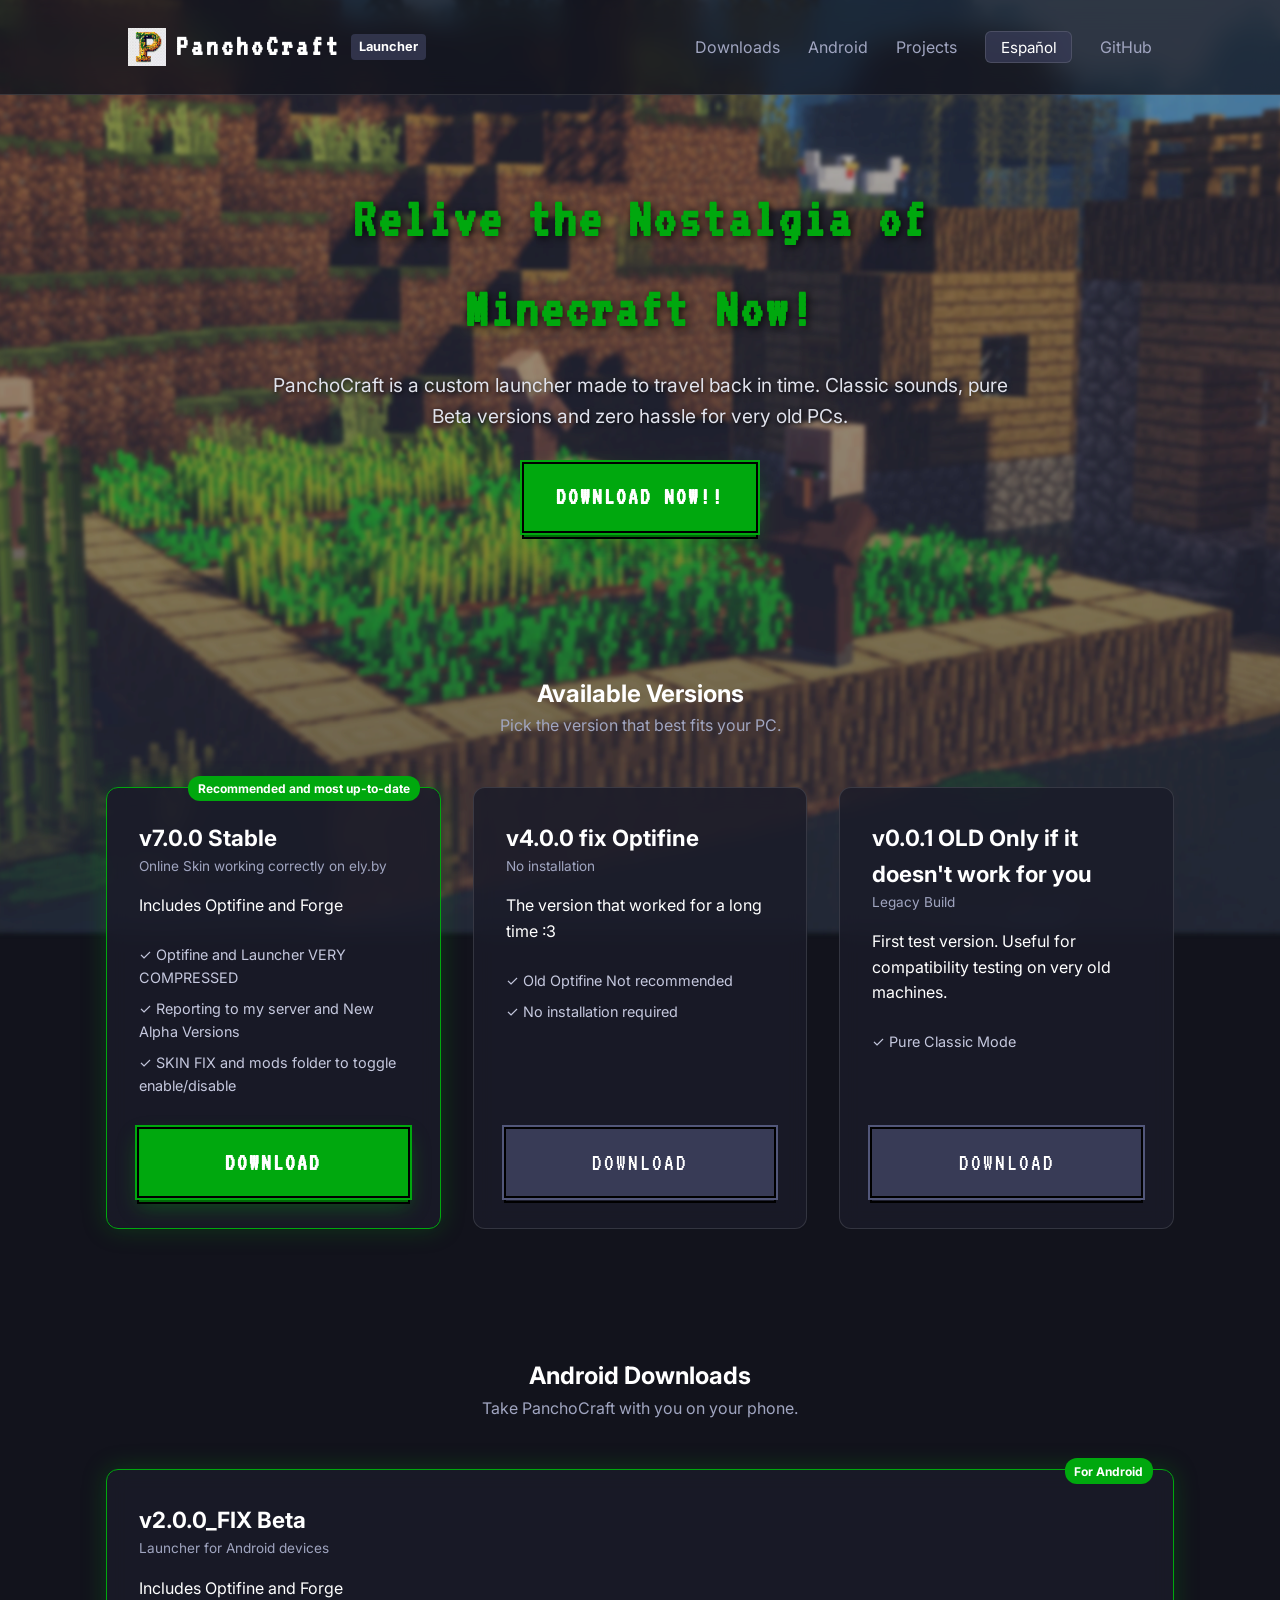
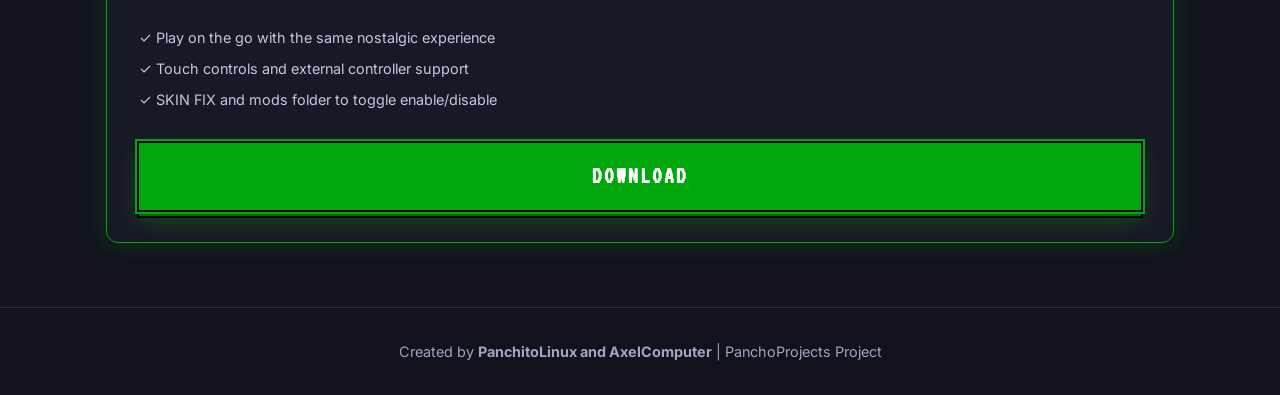
==== index.html @ d731a943 "Add files via upload" ====
<!DOCTYPE html>
<html lang="en">

<head>
    <meta charset="UTF-8">
    <meta name="viewport" content="width=device-width, initial-scale=1.0">
    <title>PanchoCraft Launcher | PanchitoLinux</title>

    <!-- Favicon (ícono en la pestaña del navegador) -->
    <link rel="icon" type="image/x-icon" href="logo.ico">
    <link rel="shortcut icon" type="image/x-icon" href="logo.ico">

    <!-- Descripción para buscadores -->
    <meta name="description"
        content="PanchoCraft Launcher: un launcher personalizado para revivir la nostalgia de Minecraft. Versiones Beta puras, sonidos clásicos y cero complicaciones para PCs viejas y Android.">

    <!-- Open Graph (WhatsApp, Facebook, Discord, etc.) -->
    <meta property="og:type" content="website">
    <meta property="og:site_name" content="PanchoCraft Launcher">
    <meta property="og:title" content="PanchoCraft Launcher | PanchitoLinux">
    <meta property="og:description"
        content="Revive la nostalgia de Minecraft. Versiones Beta puras, sonidos clásicos y cero complicaciones para PCs viejas y Android.">
    <meta property="og:image" content="https://panchitolinux.github.io/logo.png">
    <meta property="og:url" content="https://panchitolinux.github.io/">
    <meta property="og:locale" content="es_ES">

    <!-- Twitter Card -->
    <meta name="twitter:card" content="summary_large_image">
    <meta name="twitter:title" content="PanchoCraft Launcher | PanchitoLinux">
    <meta name="twitter:description"
        content="Revive la nostalgia de Minecraft. Versiones Beta puras, sonidos clásicos y cero complicaciones para PCs viejas y Android.">
    <meta name="twitter:image" content="https://panchitolinux.github.io/logo.png">

    <link rel="stylesheet" href="styles.css">
    <!-- Fuente moderna estilo Pixel / Game -->
    <link rel="preconnect" href="https://fonts.googleapis.com">
    <link rel="preconnect" href="https://fonts.gstatic.com" crossorigin>
    <link href="https://fonts.googleapis.com/css2?family=VT323&family=Inter:wght@400;600;800&display=swap"
        rel="stylesheet">
<script async src="https://pagead2.googlesyndication.com/pagead/js/adsbygoogle.js?client=ca-pub-8207115487470474"
     crossorigin="anonymous"></script>

</head>

<body>

    <!-- Elemento Audio Oculto -->
    <!-- Reemplaza 'click.mp3' por la ruta o nombre de tu archivo de sonido -->
    <audio id="clickSound" src="CLICK.mp3" preload="auto"></audio>

    <!-- Encabezado / Navbar -->
    <header class="navbar">
        <div class="logo">
            <!-- Imagen del Logo -->
            <img src="logo.ico" alt="PanchoCraft Logo" class="logo-img">
            <span class="pixel-text">PanchoCraft</span>
            <span class="badge">Launcher</span>
        </div>
        <nav>
            <a href="#descargas" data-i18n="descargas">Downloads</a>
            <a href="#android" data-i18n="android_nav">Android</a>
            <a href="https://PanchitoLinux.github.io/PanchoProjects/" target="_blank" class="github-link" data-i18n="projects">Projects</a>
            <button id="langToggle" class="lang-btn" type="button">Español</button>
            <a href="https://github.com/PanchitoLinux" target="_blank" class="github-link">GitHub</a>
        </nav>
    </header>

    <!-- Hero Section -->
    <section class="hero">
        <h1 class="pixel-title" data-i18n="hero_title">Relive the Nostalgia of Minecraft Now!</h1>
        <p class="hero-subtitle" data-i18n="hero_sub">PanchoCraft is a custom launcher made to travel back in time. Classic sounds, pure Beta versions and zero hassle for very old PCs.</p>
        <a href="#descargas" class="btn btn-primary" data-i18n="download_now">Download Now!!</a>
    </section>

    <!-- Sección de Descargas -->
    <section id="descargas" class="downloads-section">
        <h2 data-i18n="versions_title">Available Versions</h2>
        <p class="section-desc" data-i18n="versions_desc">Pick the version that best fits your PC.</p>

        <div class="cards-grid">

            <!-- Versión Estable La Mas Actualizada x86 y x64 bits Windows(Recomendada) -->
            <div class="card featured">
                <span class="card-tag" data-i18n="tag_featured">Recommended and most up-to-date</span>
                <h3>v7.0.0 Stable</h3>
                <span class="version-date" data-i18n="ver_date_1">Online Skin working correctly on ely.by</span>
                <p data-i18n="incl">Includes Optifine and Forge</p>
                <ul class="features-list">
                    <li data-i18n="f1">✓ Optifine and Launcher VERY COMPRESSED</li>
                    <li data-i18n="f2">✓ Reporting to my server and New Alpha Versions</li>
                    <li data-i18n="f3">✓ SKIN FIX and mods folder to toggle enable/disable</li>
                </ul>
                <a href="https://github.com/PanchitoLinux/HackingPanchito/releases/download/Stable/LauncherPanchitoNostalgia_v7.0.0.7z"
                    class="btn btn-download" data-i18n="download">Download</a>
            </div>

            <!-- Versión Antigua Bien -->
            <div class="card">
                <h3>v4.0.0 fix Optifine</h3>
                <span class="version-date" data-i18n="ver_date_2">No installation</span>
                <p data-i18n="p_v4">The version that worked for a long time :3</p>
                <ul class="features-list">
                    <li data-i18n="f4">✓ Old Optifine Not recommended</li>
                    <li data-i18n="f5">✓ No installation required</li>
                </ul>
                <a href="https://www.mediafire.com/file/uzsva9yq0sbzbh7/LauncherPanchitoNostalgia_UI_Update4.0.0_FIX.7z/file"
                    class="btn btn-secondary" data-i18n="download">Download</a>
            </div>

            <!-- Versión Antigua OLD solo si no funcionan las demas -->
            <div class="card">
                <h3 data-i18n="h3_old">v0.0.1 OLD Only if it doesn't work for you</h3>
                <span class="version-date" data-i18n="ver_date_3">Legacy Build</span>
                <p data-i18n="p_old">First test version. Useful for compatibility testing on very old machines.</p>
                <ul class="features-list">
                    <li data-i18n="f6">✓ Pure Classic Mode</li>
                </ul>
                <a href="https://www.mediafire.com/file/olpnx8snlt0ps9s/PanchitoLinux+Nostalgia+Launcher.7z/file"
                    class="btn btn-secondary" data-i18n="download">Download</a>
            </div>

        </div>
    </section>

    <!-- Sección de Descargas Android -->
    <section id="android" class="downloads-section">
        <h2 data-i18n="android_title">Android Downloads</h2>
        <p class="section-desc" data-i18n="android_desc">Take PanchoCraft with you on your phone.</p>

        <div class="cards-grid">

            <!-- Versión Android (Recomendada) -->
            <div class="card featured">
                <span class="card-tag" data-i18n="tag_android">For Android</span>
                <h3>v2.0.0_FIX Beta</h3>
                <span class="version-date" data-i18n="ver_date_android">Launcher for Android devices</span>
                <p data-i18n="incl_android">Includes Optifine and Forge</p>
                <ul class="features-list">
                    <li data-i18n="fa1">✓ Play on the go with the same nostalgic experience</li>
                    <li data-i18n="fa2">✓ Touch controls and external controller support</li>
                    <li data-i18n="fa3">✓ SKIN FIX and mods folder to toggle enable/disable</li>
                </ul>
                <a href="https://github.com/PanchitoLinux/PanchoCraftLauncherAndroid/releases/download/Version_2.0.0/PanchoCraft.Launcher.apk"
                    class="btn btn-download android-link" data-i18n="download">Download</a>
            </div>

        </div>
    </section>

    <!-- Pie de página -->
    <footer>
        <p data-i18n-html="footer">Created by <strong>PanchitoLinux and AxelComputer</strong> | PanchoProjects Project</p>
    </footer>

    <!-- Script de Reproducción del Archivo de Audio + Idioma -->
    <script>
        const I18N = {
            en: {
                descargas: "Downloads",
                hero_title: "Relive the Nostalgia of Minecraft Now!",
                hero_sub: "PanchoCraft is a custom launcher made to travel back in time. Classic sounds, pure Beta versions and zero hassle for very old PCs.",
                download_now: "Download Now!!",
                versions_title: "Available Versions",
                versions_desc: "Pick the version that best fits your PC.",
                tag_featured: "Recommended and most up-to-date",
                ver_date_1: "Online Skin working correctly on ely.by",
                incl: "Includes Optifine and Forge",
                f1: "✓ Optifine and Launcher VERY COMPRESSED",
                f2: "✓ Reporting to my server and New Alpha Versions",
                f3: "✓ SKIN FIX and mods folder to toggle enable/disable",
                ver_date_2: "No installation",
                p_v4: "The version that worked for a long time :3",
                f4: "✓ Old Optifine Not recommended",
                f5: "✓ No installation required",
                h3_old: "v0.0.1 OLD Only if it doesn't work for you",
                ver_date_3: "Legacy Build",
                p_old: "First test version. Useful for compatibility testing on very old machines.",
                f6: "✓ Pure Classic Mode",
                download: "Download",
                footer: "Created by <strong>PanchitoLinux and AxelComputer</strong> | PanchoProjects Project",
                lang_btn: "Español",
                android_nav: "Android",
                projects: "Projects",
                android_title: "Android Downloads",
                android_desc: "Take PanchoCraft with you on your phone.",
                tag_android: "For Android",
                ver_date_android: "Launcher for Android devices",
                incl_android: "Includes Optifine and Forge",
                fa1: "✓ Play on the go with the same nostalgic experience",
                fa2: "✓ Touch controls and external controller support",
                fa3: "✓ SKIN FIX and mods folder to toggle enable/disable"
            },
            es: {
                descargas: "Descargas",
                hero_title: "Revive la nostalgia de Minecraft Ahora!",
                hero_sub: "PanchoCraft Es un launcher personalizado pensado para volar en el tiempo. Sonidos clásicos, versiones Beta puras y cero complicaciones para pcs muy antiguas.",
                download_now: "Descargalo Ahora!!",
                versions_title: "Versiones Disponibles",
                versions_desc: "Selecciona la versión que mejor se adapte a tu PC.",
                tag_featured: "Recomendada y la mas actualizada",
                ver_date_1: "Skin Online Funcionando correctamente en ely.by",
                incl: "Incluye Optifine y Forge",
                f1: "✓ Optifine y Launcher MUY COMPRIMIDO",
                f2: "✓Reportaje a mi server y Nuevas Versiones Alphas",
                f3: "✓ ARREGLO DE Skin y Carpeta de mods para alternar activar y desactivar",
                ver_date_2: "Sin instalación",
                p_v4: "La vercion que funciono por mucho tiempo :3",
                f4: "✓ Optifine Antiguo No recomendado",
                f5: "✓ No requiere instalación",
                h3_old: "v0.0.1 OLD Solo si no te funciona",
                ver_date_3: "Legacy Build",
                p_old: "Primera versión de prueba. Útil para testing de compatibilidad en máquinas muy viejas.",
                f6: "✓ Modo Clásico puro",
                download: "Descargar",
                footer: "Creado por <strong>PanchitoLinux y AxelComputer</strong> | Proyecto de PanchoProjects",
                lang_btn: "English",
                android_nav: "Android",
                projects: "Proyectos",
                android_title: "Descargas Android",
                android_desc: "Lleva PanchoCraft contigo en tu teléfono.",
                tag_android: "Para Android",
                ver_date_android: "Launcher para dispositivos Android",
                incl_android: "Incluye Optifine y Forge",
                fa1: "✓ Juega donde sea con la misma experiencia nostálgica",
                fa2: "✓ Controles táctiles y soporte de mando externo",
                fa3: "✓ ARREGLO DE Skin y carpeta de mods para alternar activar y desactivar"
            }
        };

        function applyLang(lang) {
            document.documentElement.lang = lang;
            document.querySelectorAll('[data-i18n]').forEach(function (el) {
                const key = el.getAttribute('data-i18n');
                if (I18N[lang] && I18N[lang][key] !== undefined) {
                    el.textContent = I18N[lang][key];
                }
            });
            document.querySelectorAll('[data-i18n-html]').forEach(function (el) {
                const key = el.getAttribute('data-i18n-html');
                if (I18N[lang] && I18N[lang][key] !== undefined) {
                    el.innerHTML = I18N[lang][key];
                }
            });
            const btn = document.getElementById('langToggle');
            if (btn) btn.textContent = I18N[lang].lang_btn;
            try { localStorage.setItem('lang', lang); } catch (e) {}
        }

        document.addEventListener('DOMContentLoaded', function () {
            let lang = 'en';
            try { lang = localStorage.getItem('lang') || 'en'; } catch (e) {}
            if (lang !== 'en' && lang !== 'es') lang = 'en';
            applyLang(lang);

            const toggle = document.getElementById('langToggle');
            if (toggle) {
                toggle.addEventListener('click', function () {
                    lang = (lang === 'en') ? 'es' : 'en';
                    applyLang(lang);
                });
            }

            // Reproducción del archivo de audio en los botones
            const audio = document.getElementById('clickSound');
            const buttons = document.querySelectorAll('.btn');
            buttons.forEach(function (button) {
                button.addEventListener('pointerdown', function () {
                    if (audio) {
                        audio.currentTime = 0;
                        audio.play().catch(function (err) {
                            console.warn("No se pudo reproducir el archivo de audio:", err);
                        });
                    }
                    if (navigator.vibrate) {
                        navigator.vibrate(15);
                    }
                });
            });

            // Detección de dispositivo y enrutamiento inteligente de descargas
            const isAndroid = /android/i.test(navigator.userAgent);

            function routeTo(id) {
                const el = document.getElementById(id);
                if (el) el.scrollIntoView({ behavior: 'smooth' });
            }

            // Botón principal "Download Now!!": en Android lleva a la sección Android
            const heroBtn = document.querySelector('.hero .btn');
            if (heroBtn) {
                heroBtn.addEventListener('click', function (e) {
                    if (isAndroid) {
                        e.preventDefault();
                        routeTo('android');
                    }
                });
            }

            // Botones de descarga PC (no Android): en Android redirigen a la sección Android
            document.querySelectorAll('.btn-download:not(.android-link)').forEach(function (btn) {
                btn.addEventListener('click', function (e) {
                    if (isAndroid) {
                        e.preventDefault();
                        routeTo('android');
                    }
                });
            });

            // Botón de descarga Android: siempre descarga el APK
            // (en PC abre el enlace en una pestaña nueva para que se vea la acción)
            const androidBtn = document.querySelector('.android-link');
            if (androidBtn) {
                androidBtn.addEventListener('click', function () {
                    if (!isAndroid) {
                        androidBtn.setAttribute('target', '_blank');
                        androidBtn.setAttribute('rel', 'noopener');
                    }
                });
            }
        });
    </script>
</body>

</html>
---- styles.css ----
:root {
    --bg-dark: #12131C;
    --card-bg: rgba(26, 28, 41, 0.82);
    /* Transparencia para dejar entrever el fondo */
    --accent: #00A80E;
    /* Verde deslumbrante */
    --accent-hover: #00870b;
    --text-main: #FFFFFF;
    --text-muted: #A0A5C0;
    --border-color: rgba(255, 255, 255, 0.12);
}

* {
    margin: 0;
    padding: 0;
    box-sizing: border-box;
    font-family: 'Inter', sans-serif;
}

body {
    background-color: var(--bg-dark);
    color: var(--text-main);
    line-height: 1.6;
    min-height: 100vh;
    position: relative;
    overflow-x: hidden;
}

/* Fondo decorativo desenfocado */
body::before {
    content: "";
    position: fixed;
    top: -10px;
    left: -10px;
    right: -10px;
    bottom: -10px;
    background-image: linear-gradient(rgba(18, 19, 28, 0.65),
            rgba(18, 19, 28, 0.85)), url('wp6505487.jpg');
    background-size: cover;
    background-position: center;
    background-repeat: no-repeat;
    filter: blur(2px) brightness(2.00);
    z-index: -1;
    transform: scale(1.05);
}

/* Tipografía retro */
.pixel-text,
.pixel-title {
    font-family: 'VT323', monospace;
    letter-spacing: 3px;
}

/* Header / Navbar */
.navbar {
    display: flex;
    justify-content: space-between;
    align-items: center;
    padding: 1.5rem 10%;
    background-color: rgba(18, 19, 28, 0.75);
    border-bottom: 1px solid var(--border-color);
    position: sticky;
    top: 0;
    backdrop-filter: blur(12px);
    -webkit-backdrop-filter: blur(12px);
    z-index: 100;
}

/* Logo */
.logo {
    display: flex;
    align-items: center;
    gap: 10px;
    font-size: 1.8rem;
    font-weight: bold;
}

.logo-img {
    height: 38px;
    width: auto;
    object-fit: contain;
}

.badge {
    font-size: 0.8rem;
    background: rgba(56, 59, 86, 0.8);
    padding: 0.2rem 0.5rem;
    border-radius: 4px;
}

nav a {
    color: var(--text-muted);
    text-decoration: none;
    margin-left: 1.5rem;
    transition: color 0.3s;
}

nav a:hover {
    color: var(--text-main);
}

.lang-btn {
    font-family: 'Inter', sans-serif;
    font-size: 0.95rem;
    color: var(--text-main);
    background: rgba(56, 59, 86, 0.8);
    border: 1px solid var(--border-color, #2c2f48);
    padding: 0.35rem 0.9rem;
    margin-left: 1.5rem;
    border-radius: 6px;
    cursor: pointer;
    transition: background 0.3s, color 0.3s, border-color 0.3s;
}

.lang-btn:hover {
    background: var(--accent);
    color: #fff;
    border-color: var(--accent);
}

/* Hero Section */
.hero {
    text-align: center;
    padding: 5rem 1rem;
    max-width: 800px;
    margin: 0 auto;
}

.hero .pixel-title {
    font-size: 3.5rem;
    color: var(--accent);
    margin-bottom: 1rem;
    text-shadow: 2px 2px 8px rgba(0, 0, 0, 0.8);

    /* Animaciones: Entrada con rebote + flotación retro continua */
    animation:
        bounceInDown 1.2s cubic-bezier(0.215, 0.61, 0.355, 1) forwards,
        floatRetro 3s ease-in-out infinite 1.2s;
}

.hero-subtitle {
    font-size: 1.2rem;
    color: #e0e2ec;
    margin-bottom: 2rem;
    text-shadow: 1px 1px 4px rgba(0, 0, 0, 0.8);

    /* Animación suave de aparición para el subtítulo */
    animation: fadeIn 1.5s ease-out 0.4s both;
}

/* ==========================================
   ANIMACIONES DE ENTRADA Y MOVIMIENTO
   ========================================== */

/* 1. Caída con rebote para el título principal */
@keyframes bounceInDown {
    0% {
        opacity: 0;
        transform: translateY(-200px) scale(0.8);
    }

    60% {
        opacity: 1;
        transform: translateY(20px) scale(1.05);
    }

    80% {
        transform: translateY(-10px) scale(0.98);
    }

    100% {
        transform: translateY(0) scale(1);
    }
}

/* 2. Flotación constante estilo retro/arcade */
@keyframes floatRetro {

    0%,
    100% {
        transform: translateY(0);
        text-shadow: 2px 2px 8px rgba(0, 0, 0, 0.8);
    }

    50% {
        transform: translateY(-8px);
        text-shadow: 2px 10px 18px rgba(0, 168, 14, 0.6);
    }
}

/* 3. Aparición suave (Fade In) */
@keyframes fadeIn {
    from {
        opacity: 0;
        transform: translateY(15px);
    }

    to {
        opacity: 1;
        transform: translateY(0);
    }
}

/* 4. Pulso brillante para los botones principales de descarga */
@keyframes pulseGlow {

    0%,
    100% {
        box-shadow:
            0 0 0 2px #000,
            0 0 0 4px var(--accent),
            0 6px 0 0 #006b08,
            0 6px 0 2px #000,
            0 10px 20px rgba(0, 168, 14, 0.4);
    }

    50% {
        box-shadow:
            0 0 0 2px #000,
            0 0 0 4px var(--accent),
            0 6px 0 0 #006b08,
            0 6px 0 2px #000,
            0 12px 30px rgba(0, 168, 14, 0.8);
        /* Brillo intenso */
    }
}

/* ==========================================
   BOTONES ESTILO PIXEL RETRO / MINECRAFT
   ========================================== */

.btn {
    display: inline-block;
    padding: 0.9rem 2rem;
    text-decoration: none;
    font-family: 'VT323', monospace;
    /* Fuente Pixel retro */
    font-size: 1.5rem;
    letter-spacing: 2px;
    text-transform: uppercase;
    text-align: center;
    cursor: pointer;
    position: relative;
    user-select: none;
    transition: all 0.1s ease;
    border-radius: 0;
    /* Sin bordes redondeados modernos */
}

/* Botones principales de descarga (Estilo Minecraft verde) */
.btn-primary,
.btn-download {
    background-color: var(--accent);
    color: #ffffff;
    font-weight: bold;

    /* Borde pixelado con sombra 3D rígida */
    box-shadow:
        0 0 0 2px #000,
        0 0 0 4px var(--accent),
        0 6px 0 0 #006b08,
        0 6px 0 2px #000,
        0 10px 20px rgba(0, 168, 14, 0.4);

    /* Animación de entrada y resplandor pulso */
    animation:
        fadeIn 1.5s ease-out 0.6s both,
        pulseGlow 2s infinite ease-in-out;
}

.btn-primary:hover,
.btn-download:hover {
    background-color: var(--accent-hover);
    transform: translateY(2px);

    /* Sombra reducida al presionar/pasar el cursor */
    box-shadow:
        0 0 0 2px #000,
        0 0 0 4px var(--accent-hover),
        0 4px 0 0 #006b08,
        0 4px 0 2px #000,
        0 8px 25px rgba(0, 168, 14, 0.7);
}

.btn-primary:active,
.btn-download:active {
    transform: translateY(6px);

    /* Click "presionado" tipo botón de juego */
    box-shadow:
        0 0 0 2px #000,
        0 0 0 4px var(--accent-hover),
        0 0 0 0 #006b08,
        0 0 0 2px #000;
}

/* Botones secundarios estilo pixel */
.btn-secondary {
    background-color: #383b56;
    color: #ffffff;
    box-shadow:
        0 0 0 2px #000,
        0 0 0 4px #52577a,
        0 5px 0 0 #1d1e2c,
        0 5px 0 2px #000;
}

.btn-secondary:hover {
    background-color: #484c6e;
    transform: translateY(2px);
    box-shadow: 0 0 0 2px #000, 0 0 0 4px #656b96, 0 3px 0 0 #1d1e2c, 0 3px 0 2px #000;
}

.btn-secondary:active {
    transform: translateY(5px);
    box-shadow: 0 0 0 2px #000, 0 0 0 4px #656b96, 0 0 0 0 #1d1e2c, 0 0 0 2px #000;
}

/* Seccion de Descargas */
.downloads-section {
    max-width: 1100px;
    margin: 0 auto;
    padding: 4rem 1rem;
    text-align: center;
}

.section-desc {
    color: var(--text-muted);
    margin-bottom: 3rem;
}

.cards-grid {
    display: grid;
    grid-template-columns: repeat(auto-fit, minmax(300px, 1fr));
    gap: 2rem;
}

.card {
    background-color: var(--card-bg);
    border: 1px solid var(--border-color);
    border-radius: 12px;
    padding: 2rem;
    text-align: left;
    position: relative;
    display: flex;
    flex-direction: column;
    backdrop-filter: blur(10px);
    -webkit-backdrop-filter: blur(10px);
    transition: transform 0.3s ease, border-color 0.3s ease;
}

.card:hover {
    transform: translateY(-4px);
    border-color: rgba(255, 255, 255, 0.3);
}

.card.featured {
    border-color: var(--accent);
    box-shadow: 0 0 25px rgba(0, 168, 14, 0.25);
}

.card-tag {
    position: absolute;
    top: -12px;
    right: 20px;
    background: var(--accent);
    color: #ffffff;
    font-size: 0.75rem;
    font-weight: bold;
    padding: 0.2rem 0.6rem;
    border-radius: 12px;
}

.card h3 {
    font-size: 1.4rem;
}

.version-date {
    font-size: 0.85rem;
    color: var(--text-muted);
    margin-bottom: 1rem;
    display: block;
}

.features-list {
    list-style: none;
    margin: 1.5rem 0;
    flex-grow: 1;
}

.features-list li {
    font-size: 0.9rem;
    color: #c5c8de;
    margin-bottom: 0.5rem;
}

/* Pie de página */
footer {
    text-align: center;
    padding: 2rem;
    border-top: 1px solid var(--border-color);
    color: var(--text-muted);
    font-size: 0.9rem;
    background-color: rgba(18, 19, 28, 0.8);
    backdrop-filter: blur(10px);
}

/* ==========================================
   RESPONSIVE / MÓVILES (Galaxy S8+ y similares)
   ========================================== */
@media (max-width: 600px) {
    .navbar {
        flex-direction: column;
        gap: 0.8rem;
        padding: 1rem 5%;
        text-align: center;
    }

    .logo {
        font-size: 1.4rem;
        justify-content: center;
    }

    .logo-img {
        height: 30px;
    }

    nav {
        display: flex;
        flex-wrap: wrap;
        justify-content: center;
        align-items: center;
        gap: 0.3rem 0.8rem;
    }

    nav a,
    .lang-btn {
        margin-left: 0;
        font-size: 0.9rem;
    }

    .hero {
        padding: 3rem 1rem;
    }

    .hero .pixel-title {
        font-size: 2.2rem;
    }

    .hero-subtitle {
        font-size: 1rem;
    }

    .btn {
        font-size: 1.2rem;
        padding: 0.8rem 1.4rem;
    }

    .card h3 {
        font-size: 1.2rem;
    }
}
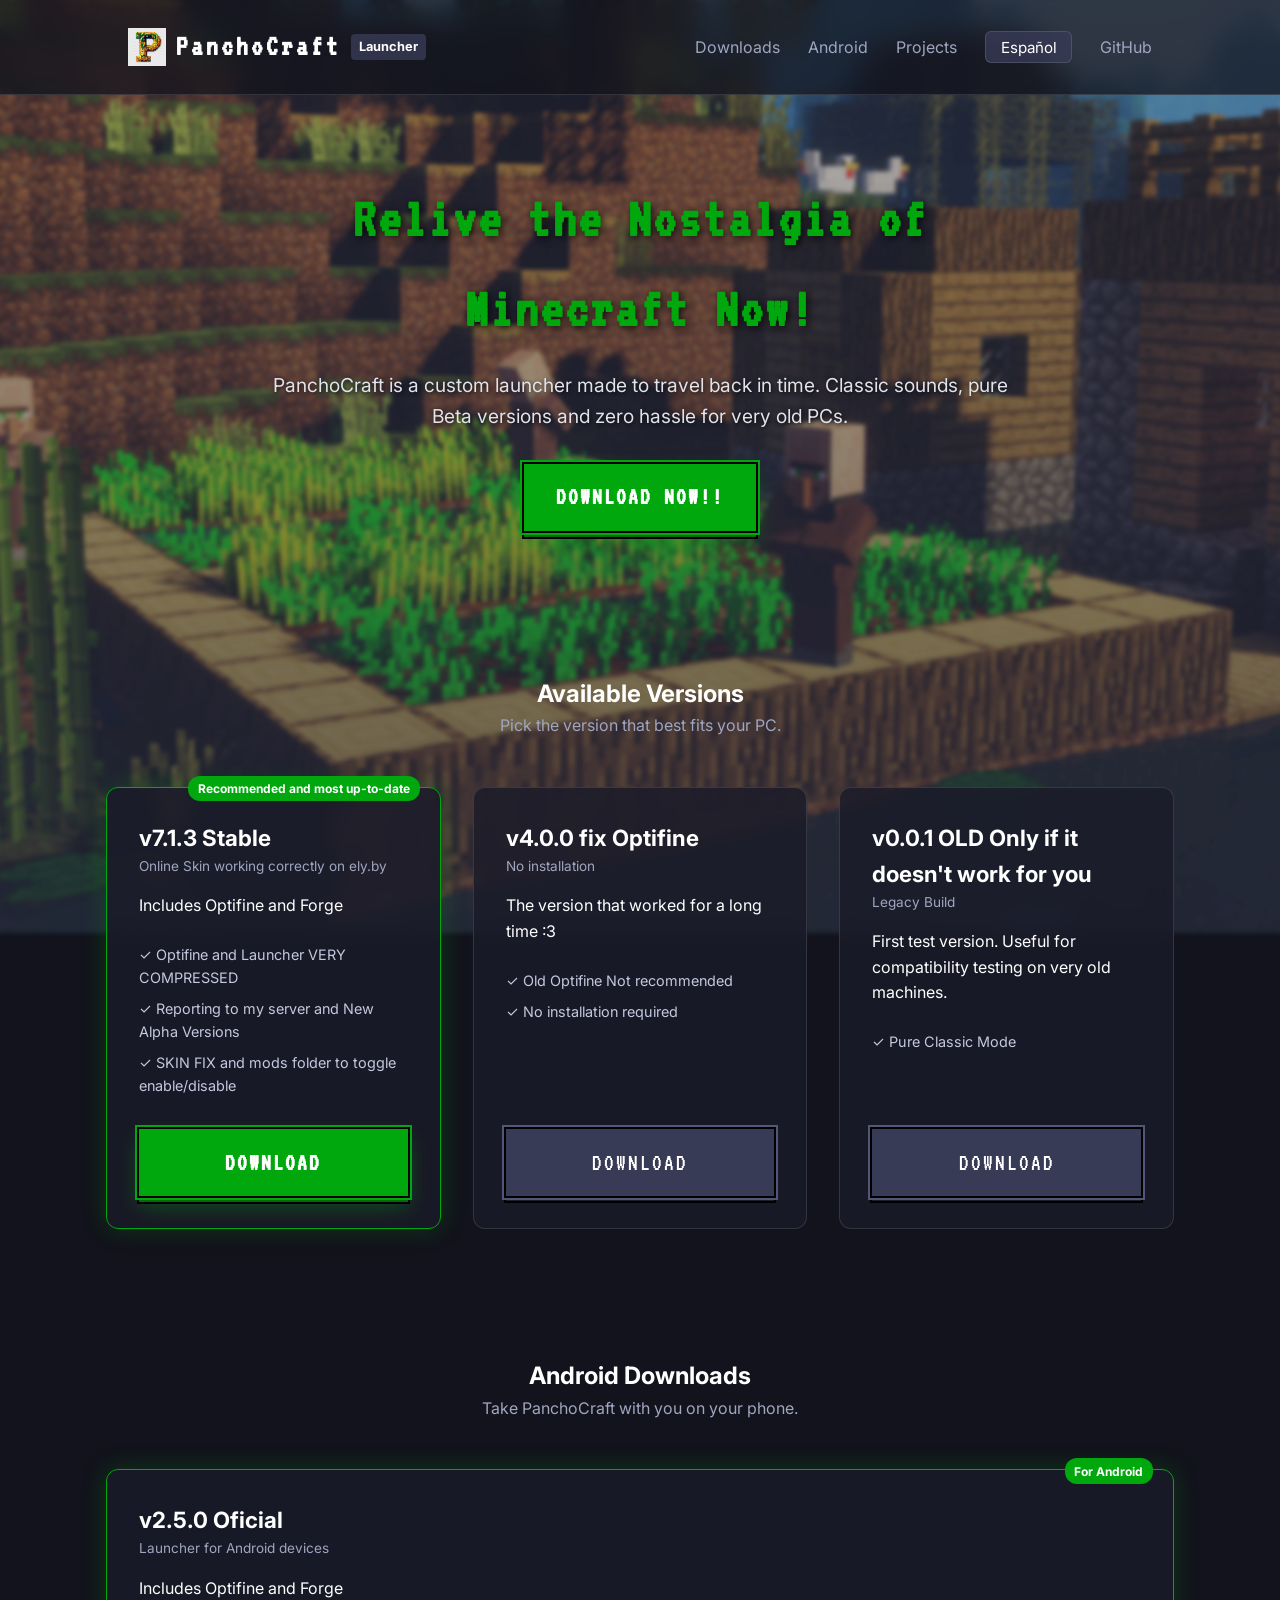
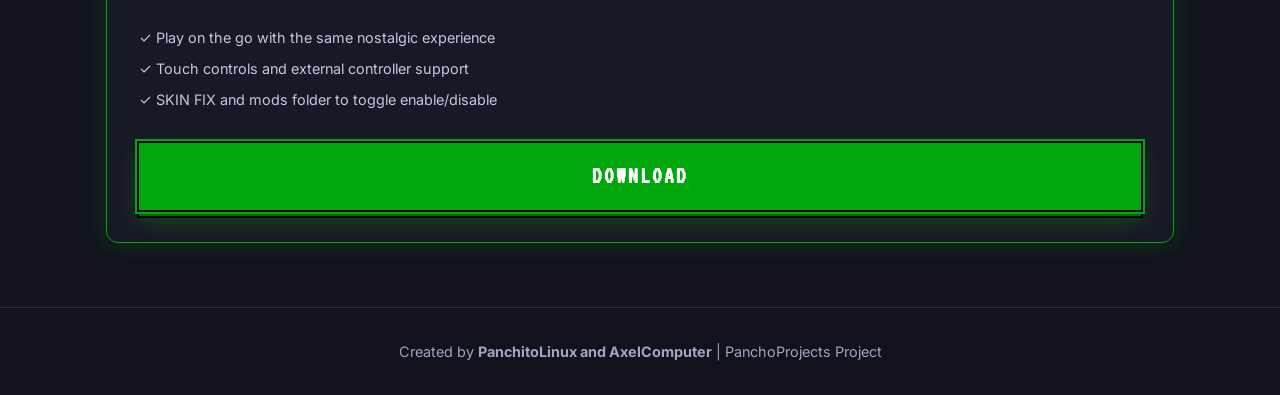
==== commit 8ef92d79: "Add files via upload" ====
--- a/index.html
+++ b/index.html
@@ -82,7 +82,7 @@
             <!-- Versión Estable La Mas Actualizada x86 y x64 bits Windows(Recomendada) -->
             <div class="card featured">
                 <span class="card-tag" data-i18n="tag_featured">Recommended and most up-to-date</span>
-                <h3>v7.0.0 Stable</h3>
+                <h3>v7.1.3 Stable</h3>
                 <span class="version-date" data-i18n="ver_date_1">Online Skin working correctly on ely.by</span>
                 <p data-i18n="incl">Includes Optifine and Forge</p>
                 <ul class="features-list">
@@ -90,8 +90,8 @@
                     <li data-i18n="f2">✓ Reporting to my server and New Alpha Versions</li>
                     <li data-i18n="f3">✓ SKIN FIX and mods folder to toggle enable/disable</li>
                 </ul>
-                <a href="https://github.com/PanchitoLinux/HackingPanchito/releases/download/Stable/LauncherPanchitoNostalgia_v7.0.0.7z"
-                    class="btn btn-download" data-i18n="download">Download</a>
+<a href="https://github.com/PanchitoLinux/HackingPanchito/releases/download/67/LauncherPanchitoNostalgia_v7.1.3.7z"
+    class="btn btn-download" data-i18n="download">Download</a>
             </div>
 
             <!-- Versión Antigua Bien -->
@@ -132,7 +132,7 @@
             <!-- Versión Android (Recomendada) -->
             <div class="card featured">
                 <span class="card-tag" data-i18n="tag_android">For Android</span>
-                <h3>v2.0.0_FIX Beta</h3>
+                <h3>v2.5.0 Oficial</h3>
                 <span class="version-date" data-i18n="ver_date_android">Launcher for Android devices</span>
                 <p data-i18n="incl_android">Includes Optifine and Forge</p>
                 <ul class="features-list">
@@ -140,8 +140,8 @@
                     <li data-i18n="fa2">✓ Touch controls and external controller support</li>
                     <li data-i18n="fa3">✓ SKIN FIX and mods folder to toggle enable/disable</li>
                 </ul>
-                <a href="https://github.com/PanchitoLinux/PanchoCraftLauncherAndroid/releases/download/Version_2.0.0/PanchoCraft.Launcher.apk"
-                    class="btn btn-download android-link" data-i18n="download">Download</a>
+<a href="https://github.com/PanchitoLinux/PanchoCraftLauncherAndroid/releases/download/67/PanchitoLauncher-debug.apk"
+    class="btn btn-download android-link" data-i18n="download">Download</a>
             </div>
 
         </div>
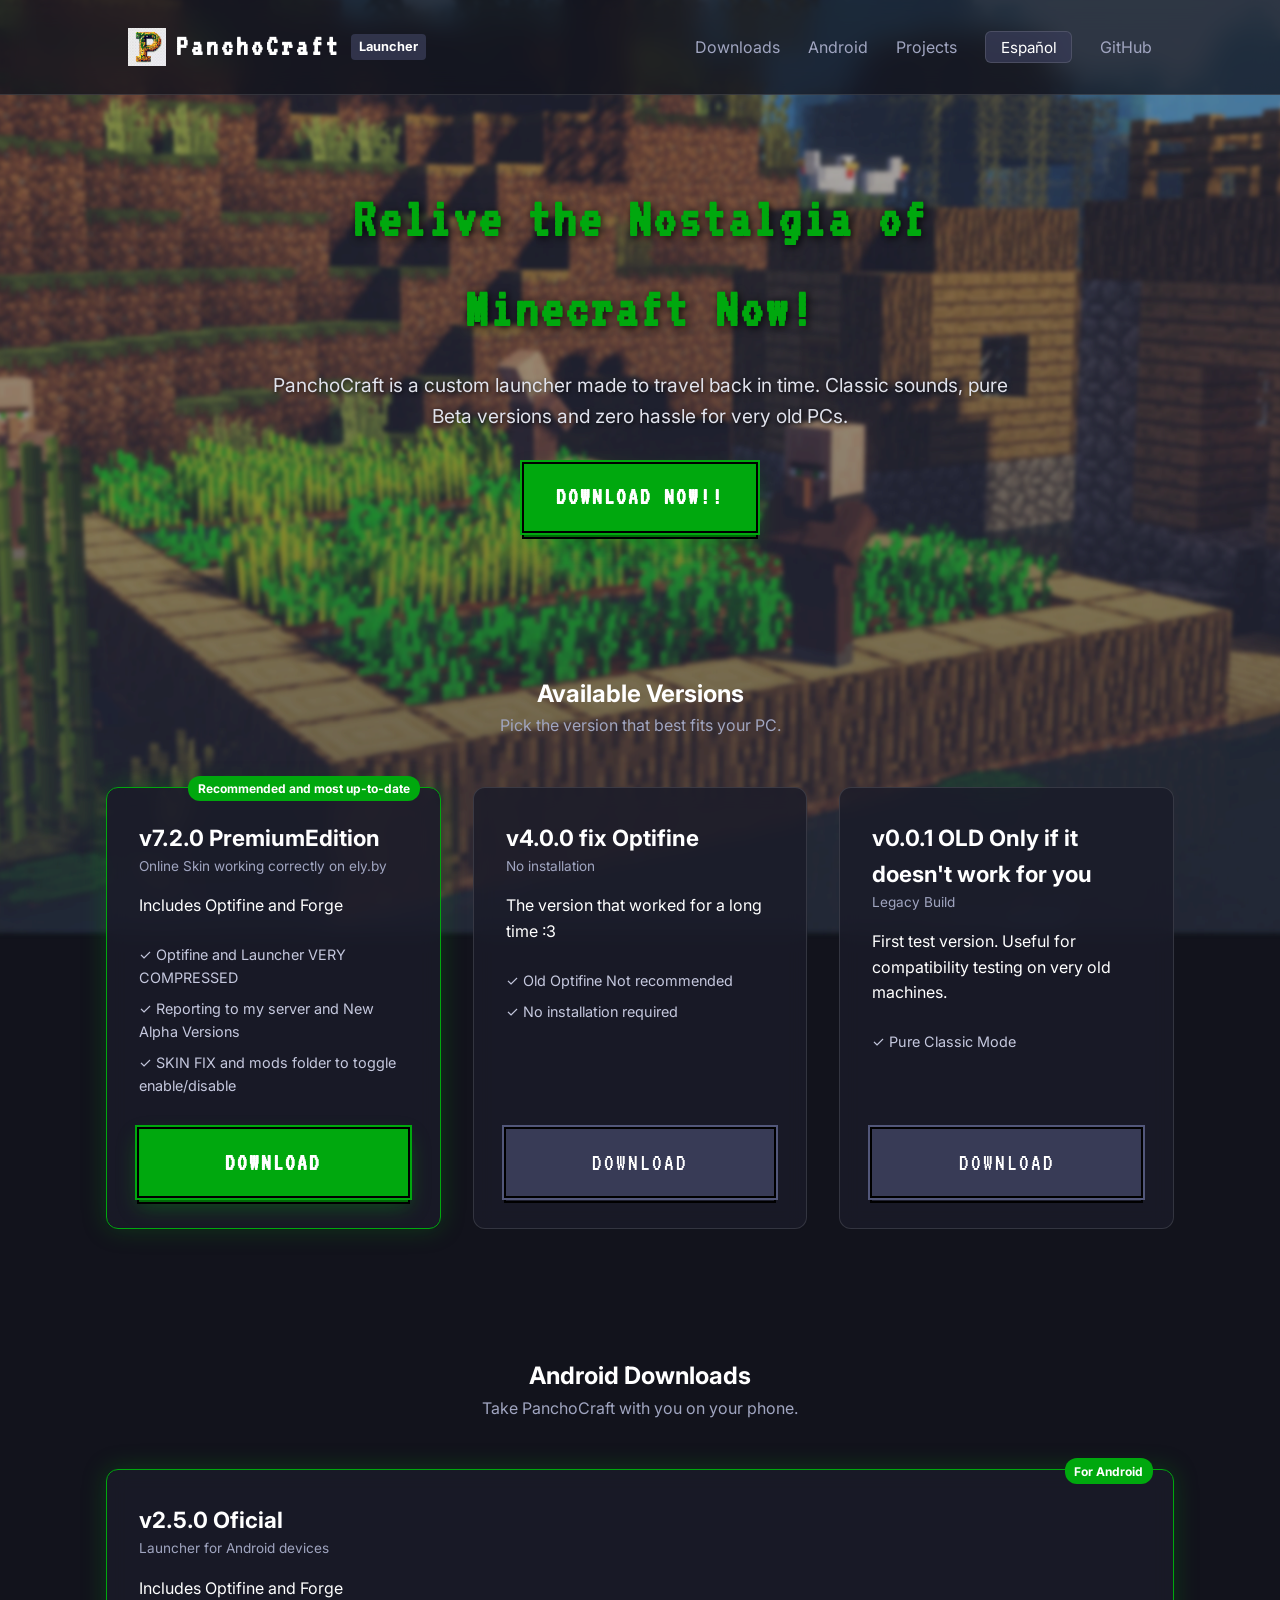
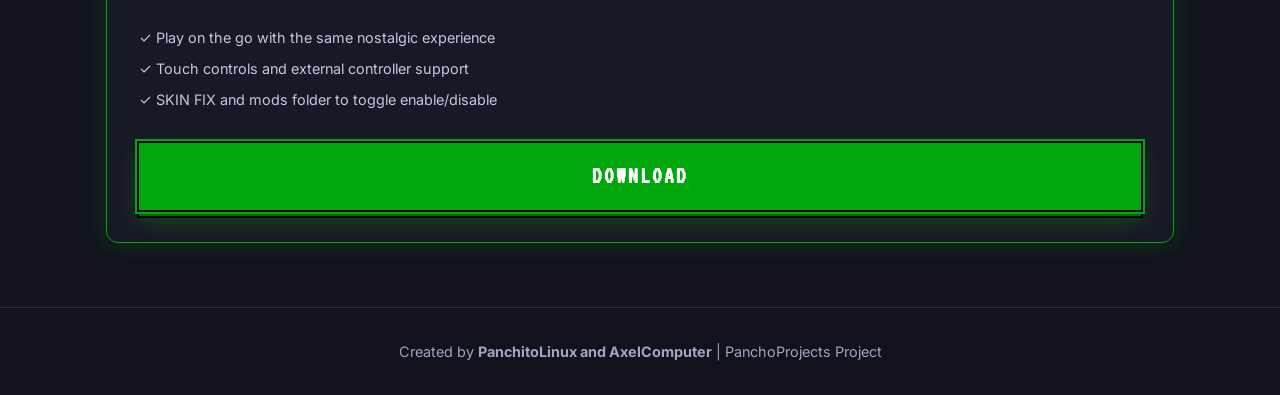
==== commit 866332c0: "Add files via upload" ====
--- a/index.html
+++ b/index.html
@@ -82,7 +82,7 @@
             <!-- Versión Estable La Mas Actualizada x86 y x64 bits Windows(Recomendada) -->
             <div class="card featured">
                 <span class="card-tag" data-i18n="tag_featured">Recommended and most up-to-date</span>
-                <h3>v7.1.3 Stable</h3>
+                <h3>v7.2.0 PremiumEdition</h3>
                 <span class="version-date" data-i18n="ver_date_1">Online Skin working correctly on ely.by</span>
                 <p data-i18n="incl">Includes Optifine and Forge</p>
                 <ul class="features-list">
@@ -90,7 +90,7 @@
                     <li data-i18n="f2">✓ Reporting to my server and New Alpha Versions</li>
                     <li data-i18n="f3">✓ SKIN FIX and mods folder to toggle enable/disable</li>
                 </ul>
-<a href="https://github.com/PanchitoLinux/HackingPanchito/releases/download/67/LauncherPanchitoNostalgia_v7.1.3.7z"
+<a href="https://github.com/PanchitoLinux/HackingPanchito/releases/download/v7.2.0/LauncherPanchitoNostalgia_v7.2.0_PremiumEdition.7z"
     class="btn btn-download" data-i18n="download">Download</a>
             </div>
 
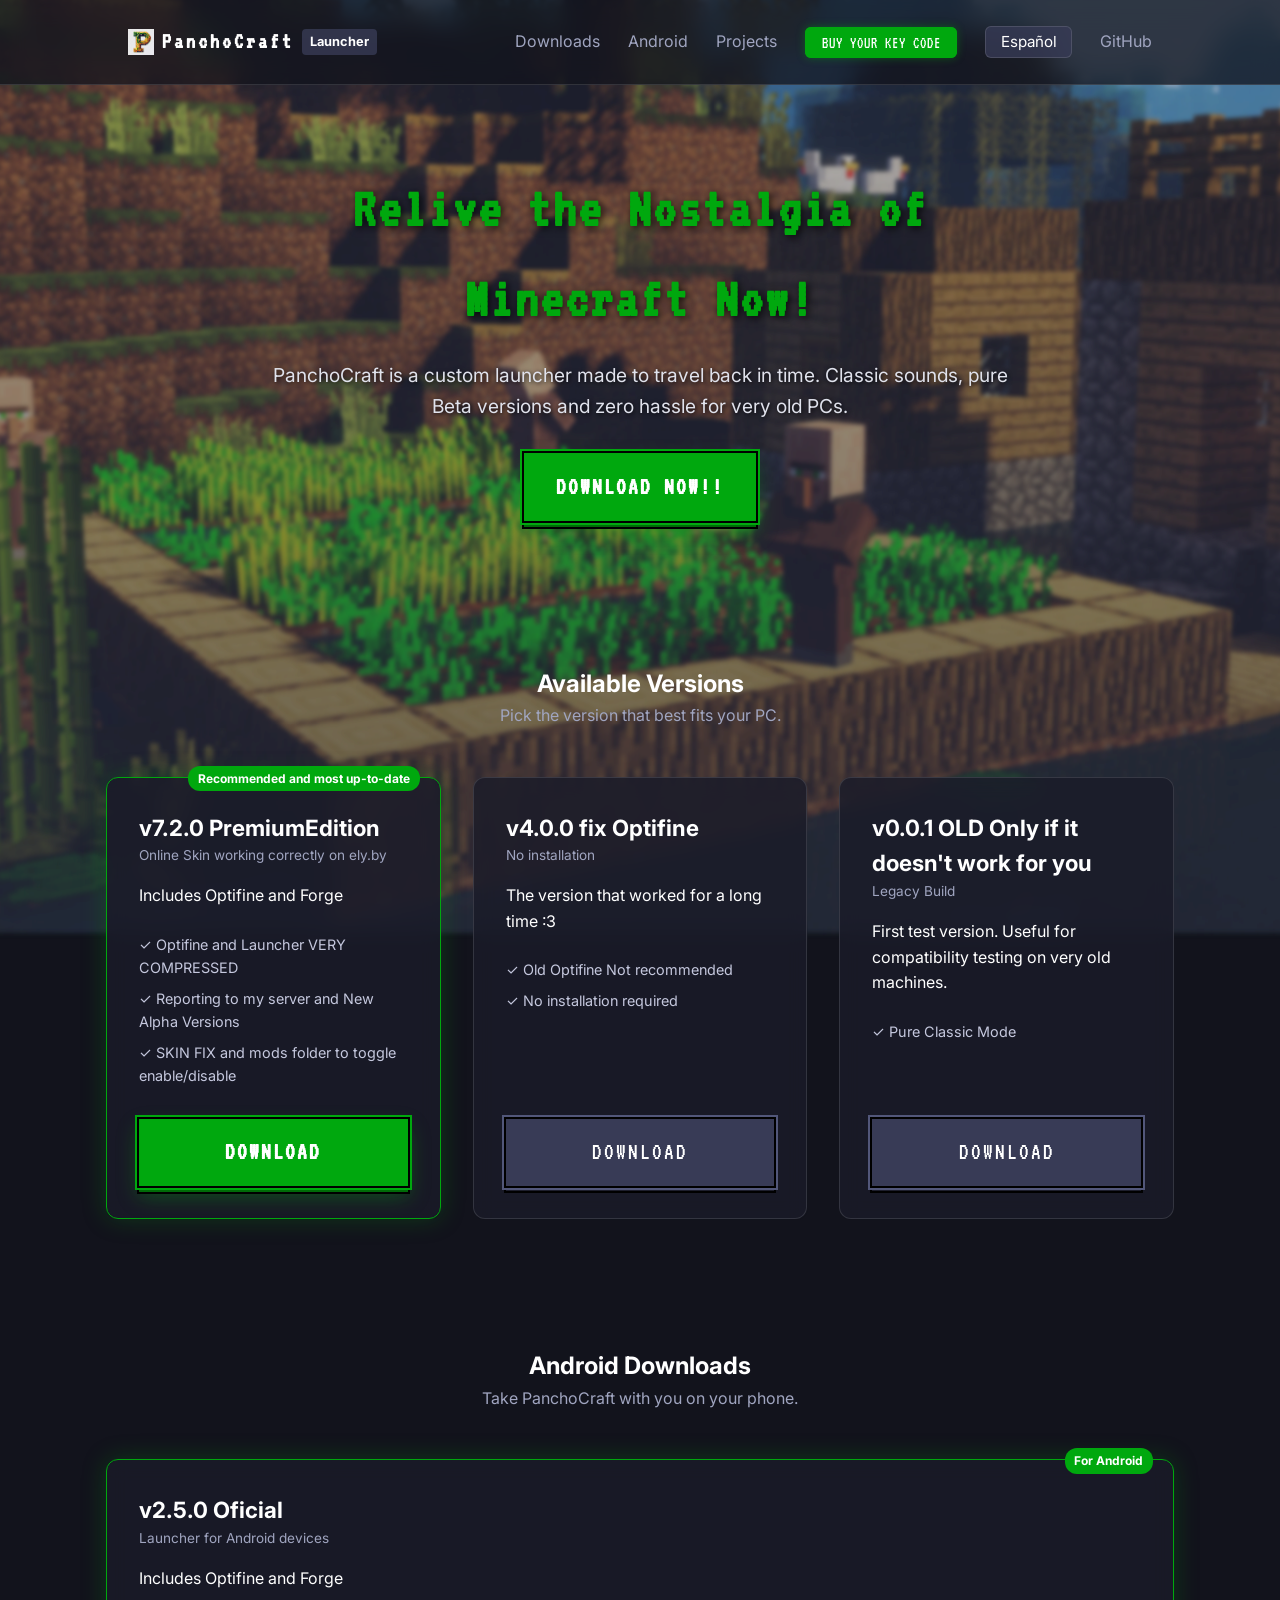
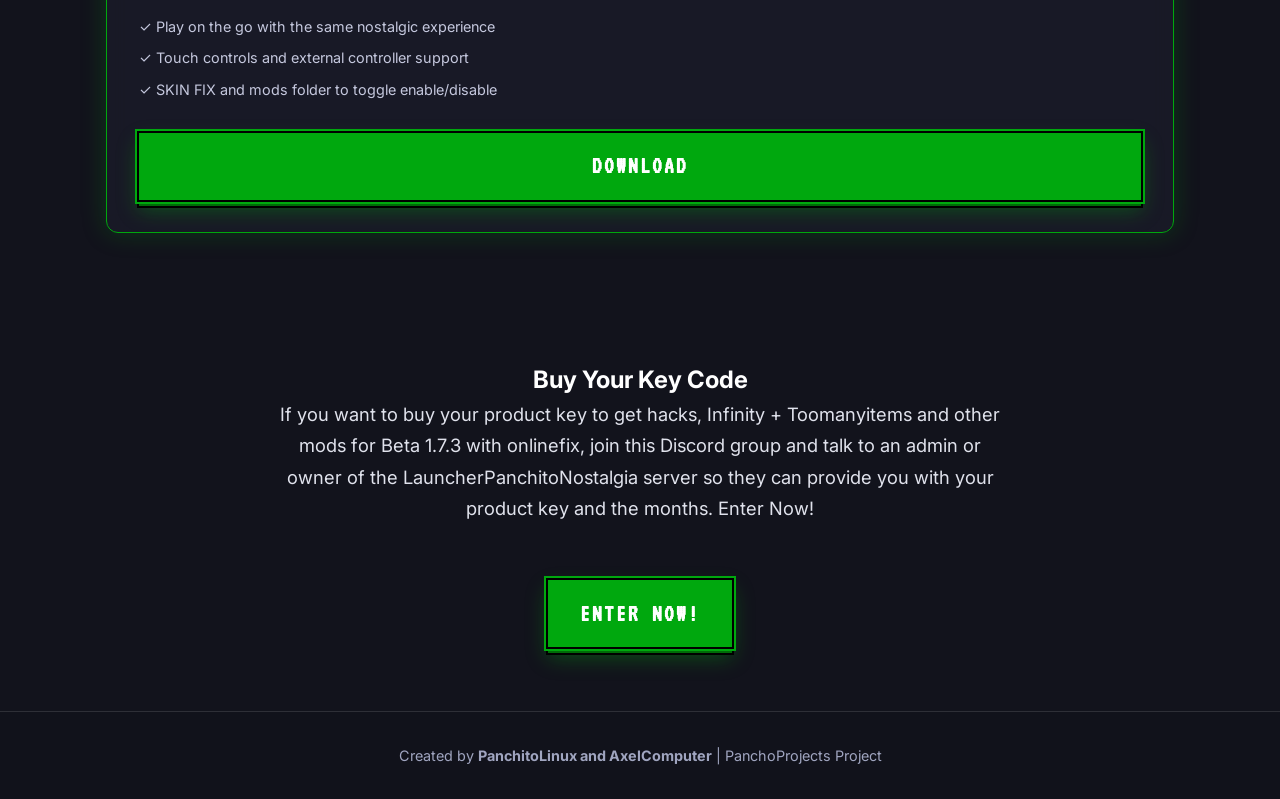
==== commit d2a3469b: "Add files via upload" ====
--- a/index.html
+++ b/index.html
@@ -60,6 +60,7 @@
             <a href="#descargas" data-i18n="descargas">Downloads</a>
             <a href="#android" data-i18n="android_nav">Android</a>
             <a href="https://PanchitoLinux.github.io/PanchoProjects/" target="_blank" class="github-link" data-i18n="projects">Projects</a>
+            <a href="#buy" class="buy-btn" data-i18n="buy_key">Buy Your Key Code</a>
             <button id="langToggle" class="lang-btn" type="button">Español</button>
             <a href="https://github.com/PanchitoLinux" target="_blank" class="github-link">GitHub</a>
         </nav>
@@ -145,6 +146,13 @@
             </div>
 
         </div>
+    </section>
+
+    <!-- Sección Comprar Key Code -->
+    <section id="buy" class="downloads-section">
+        <h2 data-i18n="buy_title">Buy Your Key Code</h2>
+        <p class="section-desc buy-desc" data-i18n="buy_desc">If you want to buy your product key to get hacks, Infinity + Toomanyitems and other mods for Beta 1.7.3 with onlinefix, join this Discord group and talk to an admin or owner of the LauncherPanchitoNostalgia server so they can provide you with your product key and the months. Enter Now!</p>
+        <a href="https://discord.com/invite/7eTP58RMvw" target="_blank" rel="noopener" class="btn btn-primary buy-cta" data-i18n="buy_enter">Enter Now!</a>
     </section>
 
     <!-- Pie de página -->
@@ -181,6 +189,10 @@
                 lang_btn: "Español",
                 android_nav: "Android",
                 projects: "Projects",
+                buy_key: "Buy Your Key Code",
+                buy_title: "Buy Your Key Code",
+                buy_desc: "If you want to buy your product key to get hacks, Infinity + Toomanyitems and other mods for Beta 1.7.3 with onlinefix, join this Discord group and talk to an admin or owner of the LauncherPanchitoNostalgia server so they can provide you with your product key and the months. Enter Now!",
+                buy_enter: "Enter Now!",
                 android_title: "Android Downloads",
                 android_desc: "Take PanchoCraft with you on your phone.",
                 tag_android: "For Android",
@@ -216,6 +228,10 @@
                 lang_btn: "English",
                 android_nav: "Android",
                 projects: "Proyectos",
+                buy_key: "Compra tu Key Code",
+                buy_title: "Compra tu Key Code",
+                buy_desc: "Si quieres comprar tu clave de producto para tener hacks y Infinity + Toomanyitems y entre otros mods para version beta 1.7.3 con onlinefix, entra a este grupo de discord y habla con un administrador o dueno del servidor de LauncherPanchitoNostalgia para que te proporcione tu clave de producto y los meses. Entra Ahora!",
+                buy_enter: "Entra Ahora!",
                 android_title: "Descargas Android",
                 android_desc: "Lleva PanchoCraft contigo en tu teléfono.",
                 tag_android: "Para Android",
--- a/styles.css
+++ b/styles.css
@@ -70,13 +70,13 @@
 .logo {
     display: flex;
     align-items: center;
-    gap: 10px;
-    font-size: 1.8rem;
+    gap: 8px;
+    font-size: 1.4rem;
     font-weight: bold;
 }
 
 .logo-img {
-    height: 38px;
+    height: 26px;
     width: auto;
     object-fit: contain;
 }
@@ -116,6 +116,31 @@
     background: var(--accent);
     color: #fff;
     border-color: var(--accent);
+}
+
+/* Botón "Buy Your Key Code" */
+.buy-btn {
+    font-family: 'VT323', monospace;
+    font-size: 1rem;
+    letter-spacing: 1px;
+    text-transform: uppercase;
+    color: #fff;
+    background: var(--accent);
+    border: 2px solid var(--accent);
+    padding: 0.35rem 0.9rem;
+    margin-left: 1.5rem;
+    border-radius: 6px;
+    cursor: pointer;
+    text-decoration: none;
+    transition: background 0.3s, transform 0.2s, box-shadow 0.3s;
+    box-shadow: 0 0 8px rgba(0, 168, 14, 0.4);
+}
+
+.buy-btn:hover {
+    background: var(--accent-hover);
+    border-color: var(--accent-hover);
+    transform: scale(1.05);
+    box-shadow: 0 0 14px rgba(0, 168, 14, 0.7);
 }
 
 /* Hero Section */
@@ -329,6 +354,21 @@
     margin-bottom: 3rem;
 }
 
+/* Sección Comprar Key Code */
+.buy-desc {
+    max-width: 720px;
+    margin-left: auto;
+    margin-right: auto;
+    font-size: 1.15rem;
+    color: #e0e2ec;
+    line-height: 1.7;
+}
+
+.buy-cta {
+    display: inline-block;
+    margin-top: 0.5rem;
+}
+
 .cards-grid {
     display: grid;
     grid-template-columns: repeat(auto-fit, minmax(300px, 1fr));
@@ -422,7 +462,7 @@
     }
 
     .logo-img {
-        height: 30px;
+        height: 24px;
     }
 
     nav {
@@ -439,6 +479,11 @@
         font-size: 0.9rem;
     }
 
+    .buy-btn {
+        margin-left: 0;
+        font-size: 0.9rem;
+    }
+
     .hero {
         padding: 3rem 1rem;
     }
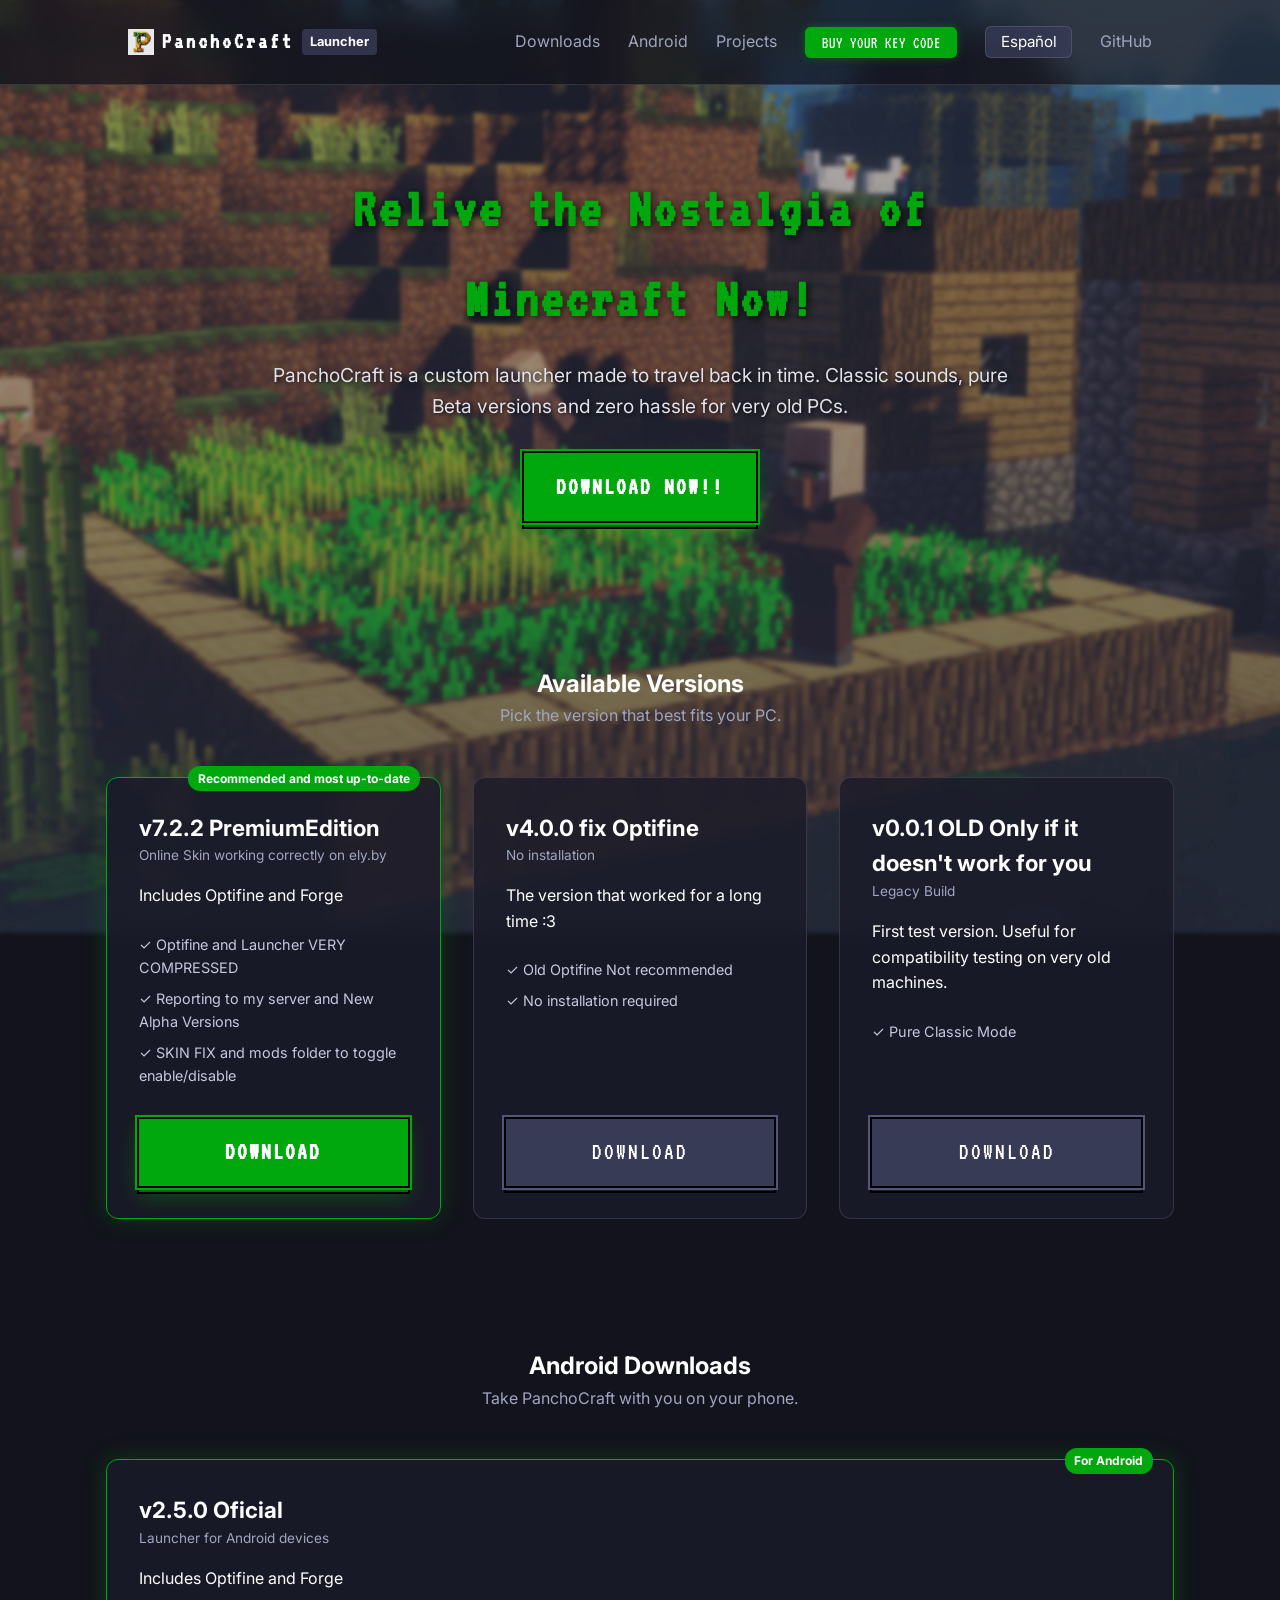
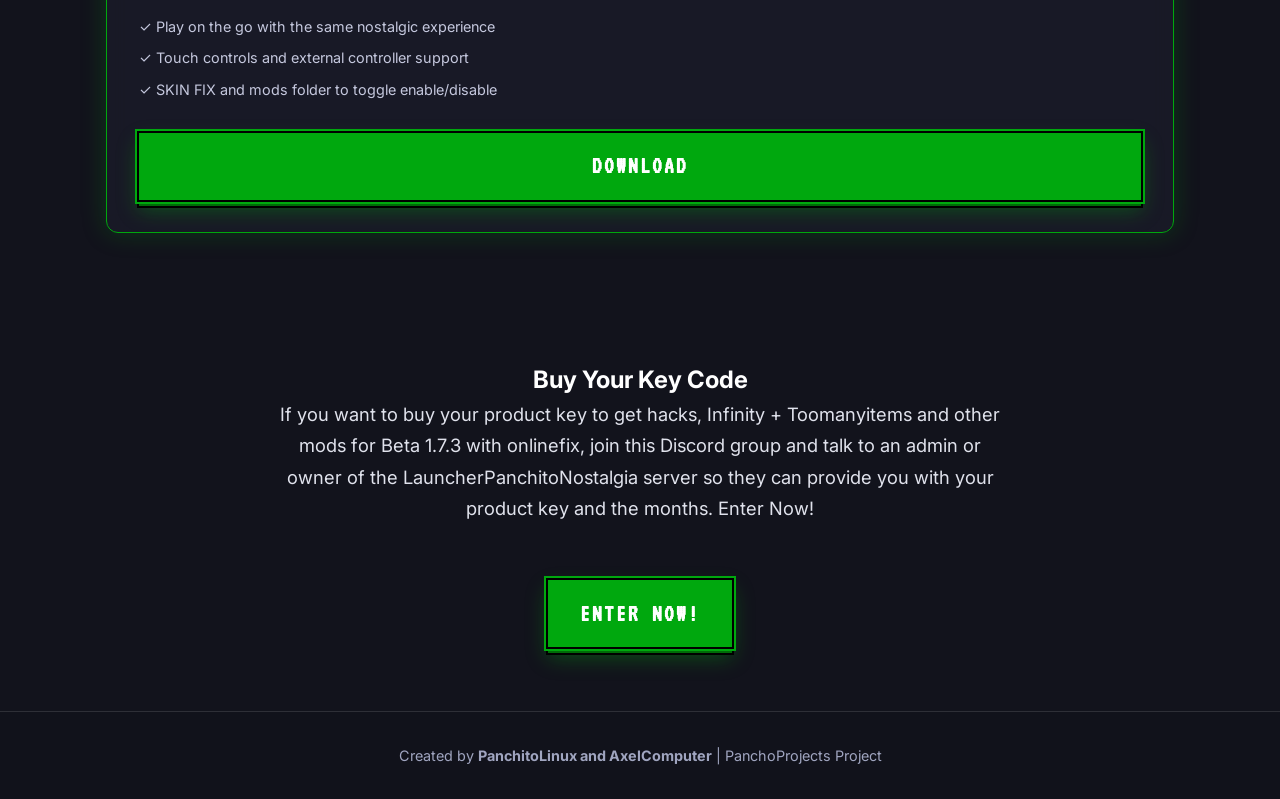
==== commit 7b75a97d: "Add files via upload" ====
--- a/index.html
+++ b/index.html
@@ -83,7 +83,7 @@
             <!-- Versión Estable La Mas Actualizada x86 y x64 bits Windows(Recomendada) -->
             <div class="card featured">
                 <span class="card-tag" data-i18n="tag_featured">Recommended and most up-to-date</span>
-                <h3>v7.2.0 PremiumEdition</h3>
+                <h3>v7.2.2 PremiumEdition</h3>
                 <span class="version-date" data-i18n="ver_date_1">Online Skin working correctly on ely.by</span>
                 <p data-i18n="incl">Includes Optifine and Forge</p>
                 <ul class="features-list">
@@ -91,7 +91,7 @@
                     <li data-i18n="f2">✓ Reporting to my server and New Alpha Versions</li>
                     <li data-i18n="f3">✓ SKIN FIX and mods folder to toggle enable/disable</li>
                 </ul>
-<a href="https://github.com/PanchitoLinux/HackingPanchito/releases/download/v7.2.0/LauncherPanchitoNostalgia_v7.2.0_PremiumEdition.7z"
+<a href="https://github.com/PanchitoLinux/HackingPanchito/releases/download/7.2.2/LauncherPanchitoNostalgia_v7.2.2_PremiumEdition.7z"
     class="btn btn-download" data-i18n="download">Download</a>
             </div>
 
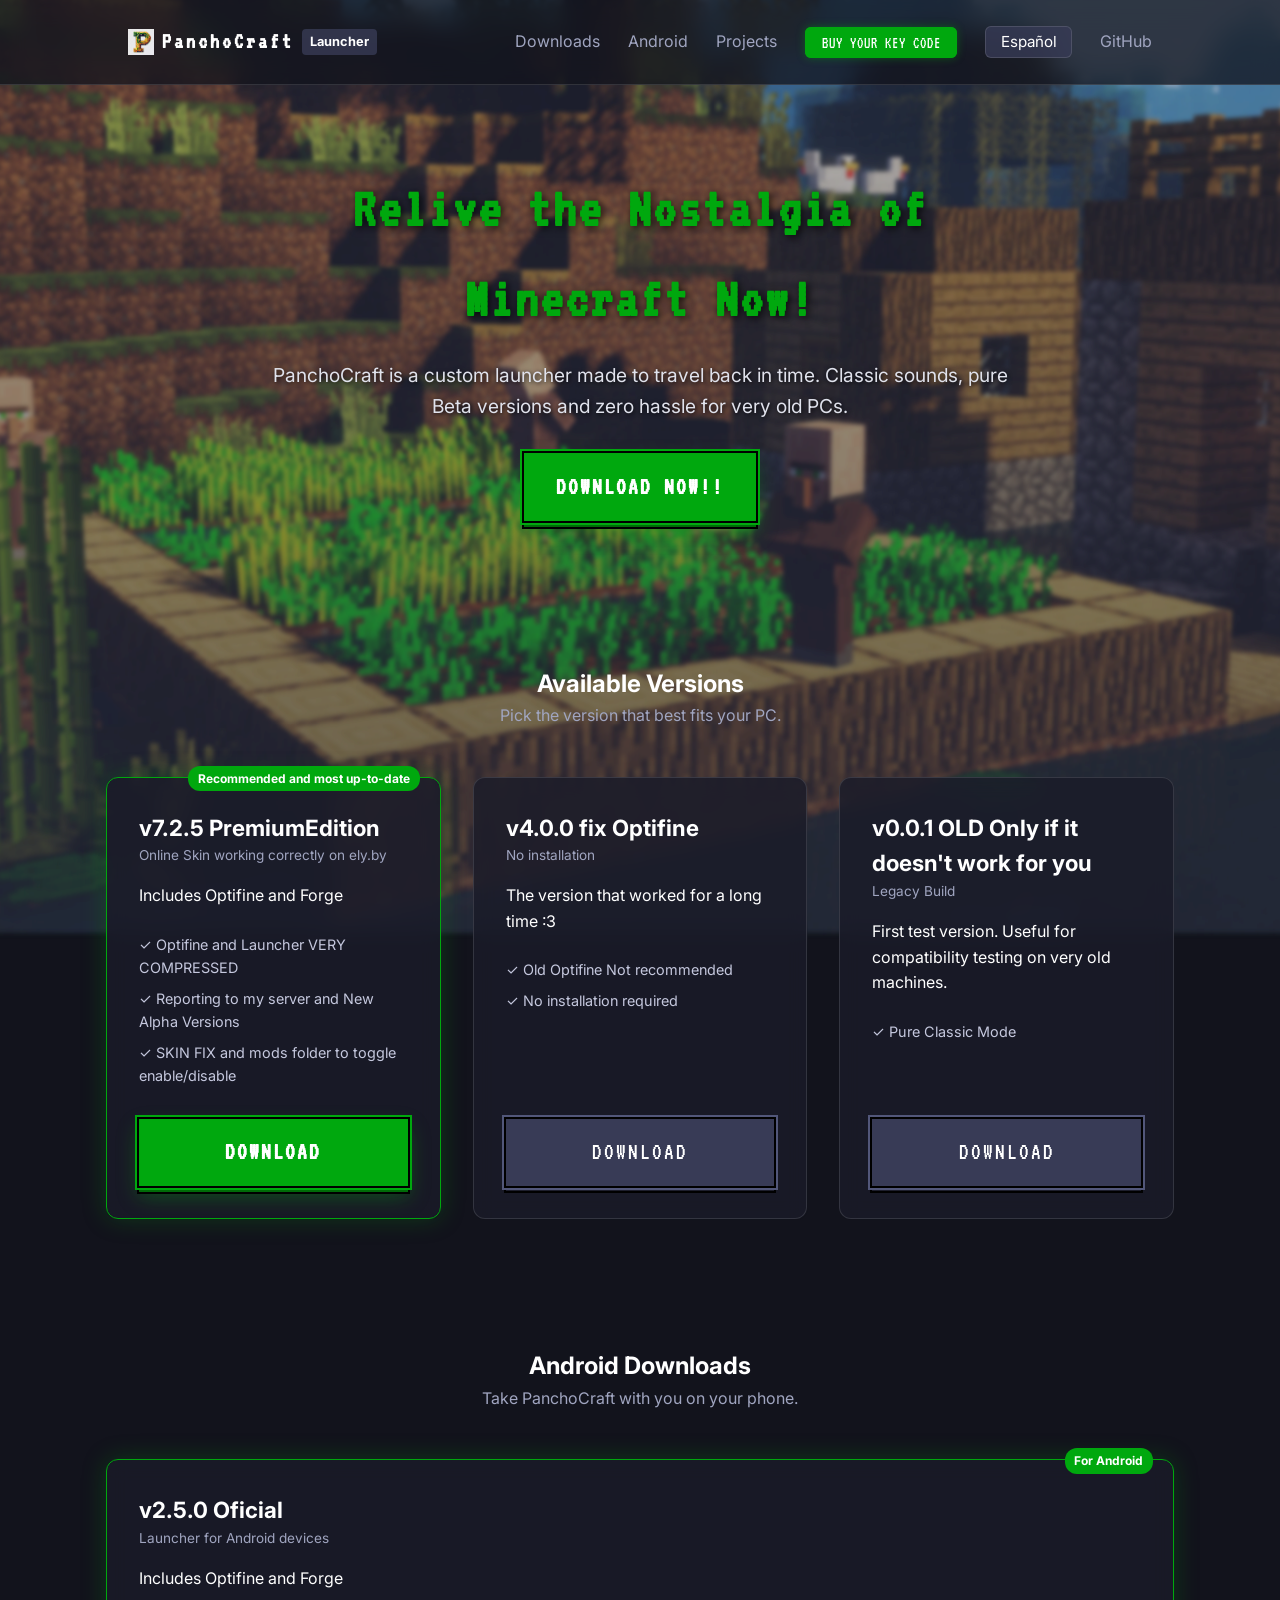
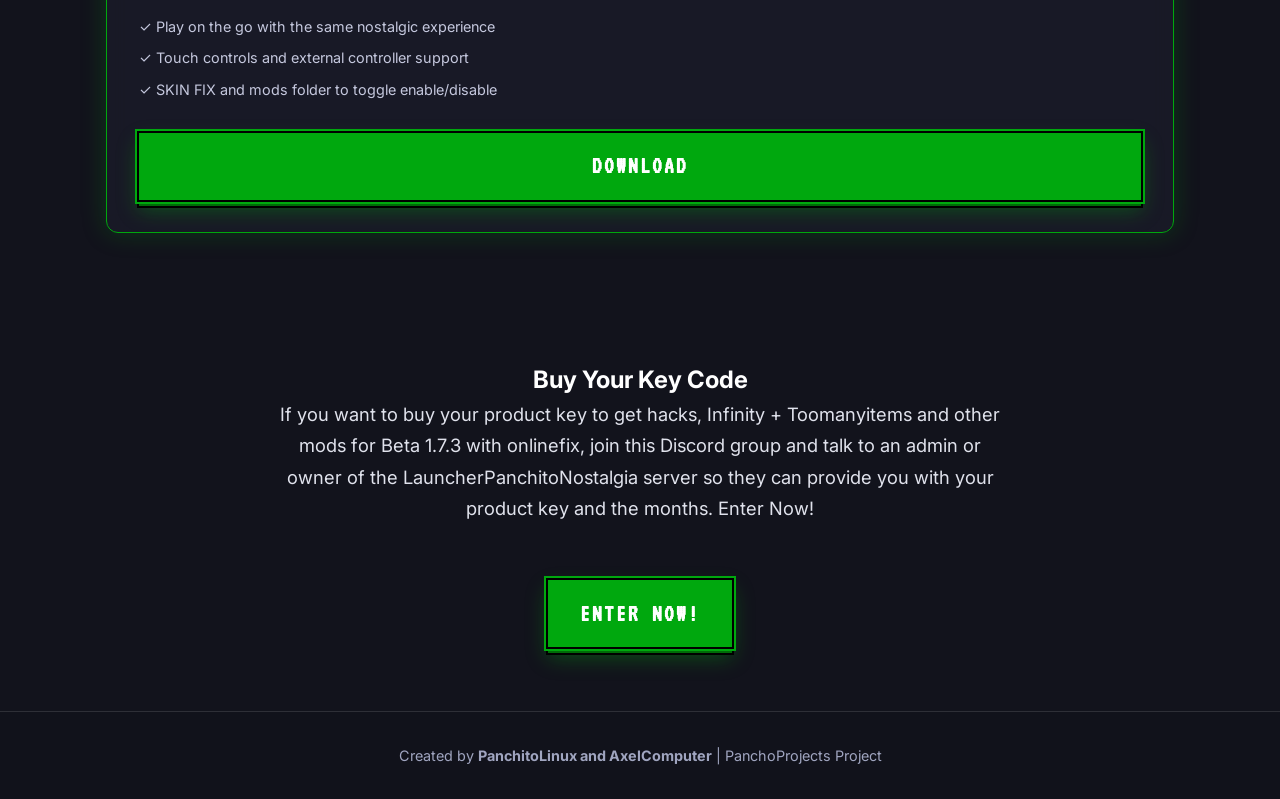
==== commit 46dd32d9: "Add files via upload" ====
--- a/index.html
+++ b/index.html
@@ -83,7 +83,7 @@
             <!-- Versión Estable La Mas Actualizada x86 y x64 bits Windows(Recomendada) -->
             <div class="card featured">
                 <span class="card-tag" data-i18n="tag_featured">Recommended and most up-to-date</span>
-                <h3>v7.2.2 PremiumEdition</h3>
+                <h3>v7.2.5 PremiumEdition</h3>
                 <span class="version-date" data-i18n="ver_date_1">Online Skin working correctly on ely.by</span>
                 <p data-i18n="incl">Includes Optifine and Forge</p>
                 <ul class="features-list">
@@ -91,7 +91,7 @@
                     <li data-i18n="f2">✓ Reporting to my server and New Alpha Versions</li>
                     <li data-i18n="f3">✓ SKIN FIX and mods folder to toggle enable/disable</li>
                 </ul>
-<a href="https://github.com/PanchitoLinux/HackingPanchito/releases/download/7.2.2/LauncherPanchitoNostalgia_v7.2.2_PremiumEdition.7z"
+<a href="https://github.com/PanchitoLinux/HackingPanchito/releases/download/v7.2.5/LauncherPanchitoNostalgia_v7.2.5_PremiumEdition.7z"
     class="btn btn-download" data-i18n="download">Download</a>
             </div>
 
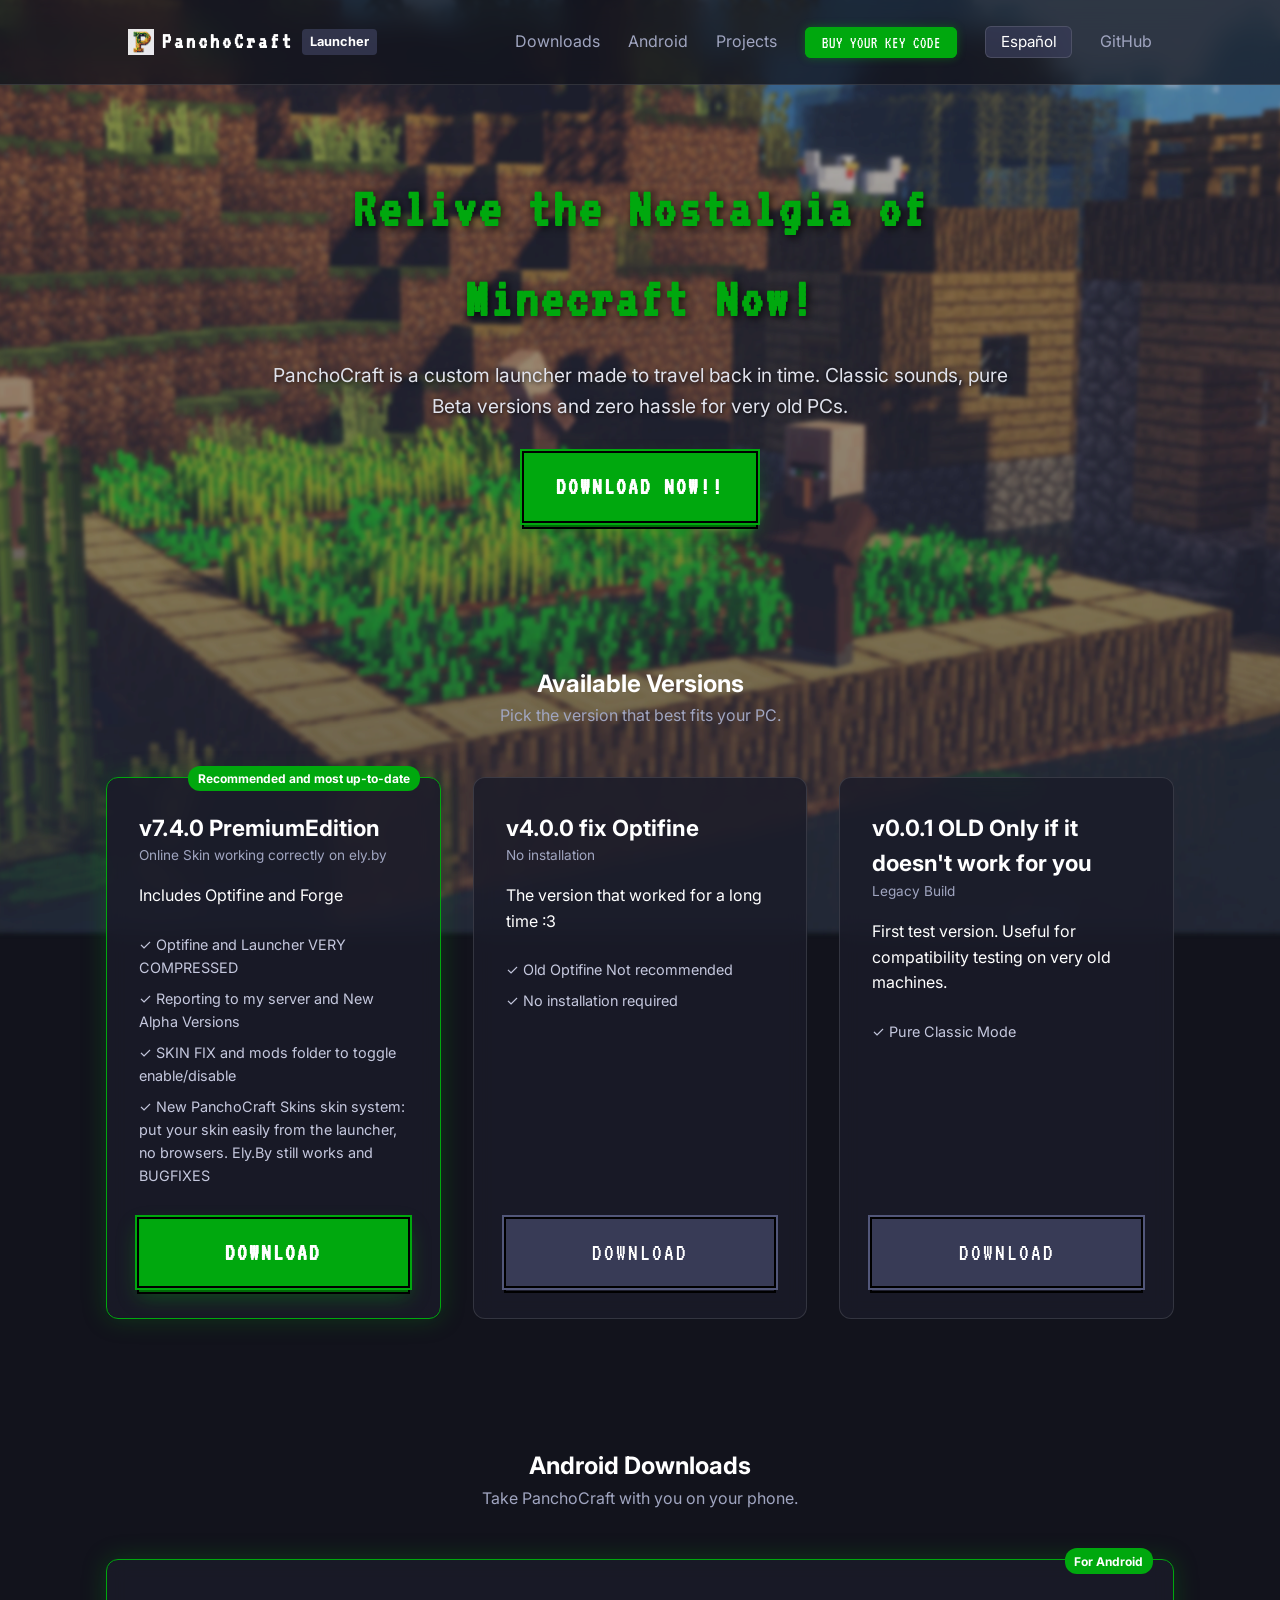
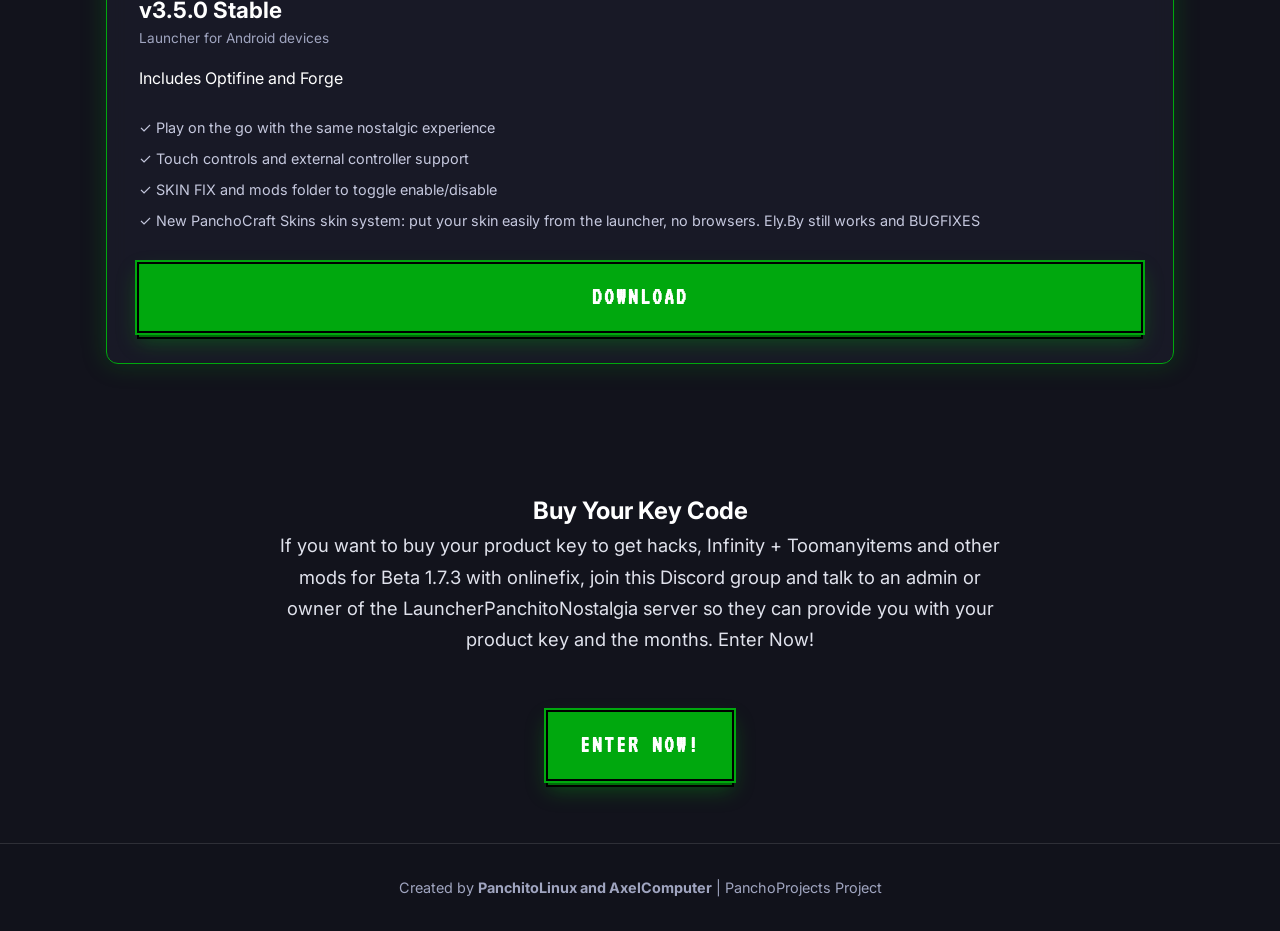
==== commit 7829cdbe: "Add files via upload" ====
--- a/index.html
+++ b/index.html
@@ -83,15 +83,16 @@
             <!-- Versión Estable La Mas Actualizada x86 y x64 bits Windows(Recomendada) -->
             <div class="card featured">
                 <span class="card-tag" data-i18n="tag_featured">Recommended and most up-to-date</span>
-                <h3>v7.2.5 PremiumEdition</h3>
+                <h3>v7.4.0 PremiumEdition</h3>
                 <span class="version-date" data-i18n="ver_date_1">Online Skin working correctly on ely.by</span>
                 <p data-i18n="incl">Includes Optifine and Forge</p>
                 <ul class="features-list">
                     <li data-i18n="f1">✓ Optifine and Launcher VERY COMPRESSED</li>
                     <li data-i18n="f2">✓ Reporting to my server and New Alpha Versions</li>
                     <li data-i18n="f3">✓ SKIN FIX and mods folder to toggle enable/disable</li>
+                    <li data-i18n="f_pc_skins">✓ New PanchoCraft Skins skin system: put your skin easily from the launcher, no browsers. Ely.By still works and BUGFIXES</li>
                 </ul>
-<a href="https://github.com/PanchitoLinux/HackingPanchito/releases/download/v7.2.5/LauncherPanchitoNostalgia_v7.2.5_PremiumEdition.7z"
+<a href="https://github.com/PanchitoLinux/HackingPanchito/releases/download/7.4.0/LauncherPanchitoNostalgia_v7.4.0_PremiumEdition.7z"
     class="btn btn-download" data-i18n="download">Download</a>
             </div>
 
@@ -133,15 +134,16 @@
             <!-- Versión Android (Recomendada) -->
             <div class="card featured">
                 <span class="card-tag" data-i18n="tag_android">For Android</span>
-                <h3>v2.5.0 Oficial</h3>
+                <h3>v3.5.0 Stable</h3>
                 <span class="version-date" data-i18n="ver_date_android">Launcher for Android devices</span>
                 <p data-i18n="incl_android">Includes Optifine and Forge</p>
                 <ul class="features-list">
                     <li data-i18n="fa1">✓ Play on the go with the same nostalgic experience</li>
                     <li data-i18n="fa2">✓ Touch controls and external controller support</li>
                     <li data-i18n="fa3">✓ SKIN FIX and mods folder to toggle enable/disable</li>
+                    <li data-i18n="fa_skins">✓ New PanchoCraft Skins skin system: put your skin easily from the launcher, no browsers. Ely.By still works and BUGFIXES</li>
                 </ul>
-<a href="https://github.com/PanchitoLinux/PanchoCraftLauncherAndroid/releases/download/67/PanchitoLauncher-debug.apk"
+<a href="https://github.com/PanchitoLinux/PanchoCraftLauncherAndroid/releases/download/3.5.0/PanchoCraftLauncher.apk"
     class="btn btn-download android-link" data-i18n="download">Download</a>
             </div>
 
@@ -176,6 +178,7 @@
                 f1: "✓ Optifine and Launcher VERY COMPRESSED",
                 f2: "✓ Reporting to my server and New Alpha Versions",
                 f3: "✓ SKIN FIX and mods folder to toggle enable/disable",
+                f_pc_skins: "✓ New PanchoCraft Skins skin system: put your skin easily from the launcher, no browsers. Ely.By still works and BUGFIXES",
                 ver_date_2: "No installation",
                 p_v4: "The version that worked for a long time :3",
                 f4: "✓ Old Optifine Not recommended",
@@ -200,7 +203,8 @@
                 incl_android: "Includes Optifine and Forge",
                 fa1: "✓ Play on the go with the same nostalgic experience",
                 fa2: "✓ Touch controls and external controller support",
-                fa3: "✓ SKIN FIX and mods folder to toggle enable/disable"
+                fa3: "✓ SKIN FIX and mods folder to toggle enable/disable",
+                fa_skins: "✓ New PanchoCraft Skins skin system: put your skin easily from the launcher, no browsers. Ely.By still works and BUGFIXES"
             },
             es: {
                 descargas: "Descargas",
@@ -215,6 +219,7 @@
                 f1: "✓ Optifine y Launcher MUY COMPRIMIDO",
                 f2: "✓Reportaje a mi server y Nuevas Versiones Alphas",
                 f3: "✓ ARREGLO DE Skin y Carpeta de mods para alternar activar y desactivar",
+                f_pc_skins: "✓ Nuevo sistema de skins PanchoCraft Skins: pon tu skin sin complicaciones desde el launcher, nada de navegadores. Ely.By sigue funcionando y BUGFIXES",
                 ver_date_2: "Sin instalación",
                 p_v4: "La vercion que funciono por mucho tiempo :3",
                 f4: "✓ Optifine Antiguo No recomendado",
@@ -239,7 +244,8 @@
                 incl_android: "Incluye Optifine y Forge",
                 fa1: "✓ Juega donde sea con la misma experiencia nostálgica",
                 fa2: "✓ Controles táctiles y soporte de mando externo",
-                fa3: "✓ ARREGLO DE Skin y carpeta de mods para alternar activar y desactivar"
+                fa3: "✓ ARREGLO DE Skin y carpeta de mods para alternar activar y desactivar",
+                fa_skins: "✓ Nuevo sistema de skins PanchoCraft Skins: pon tu skin sin complicaciones desde el launcher, nada de navegadores. Ely.By sigue funcionando y BUGFIXES"
             }
         };
 
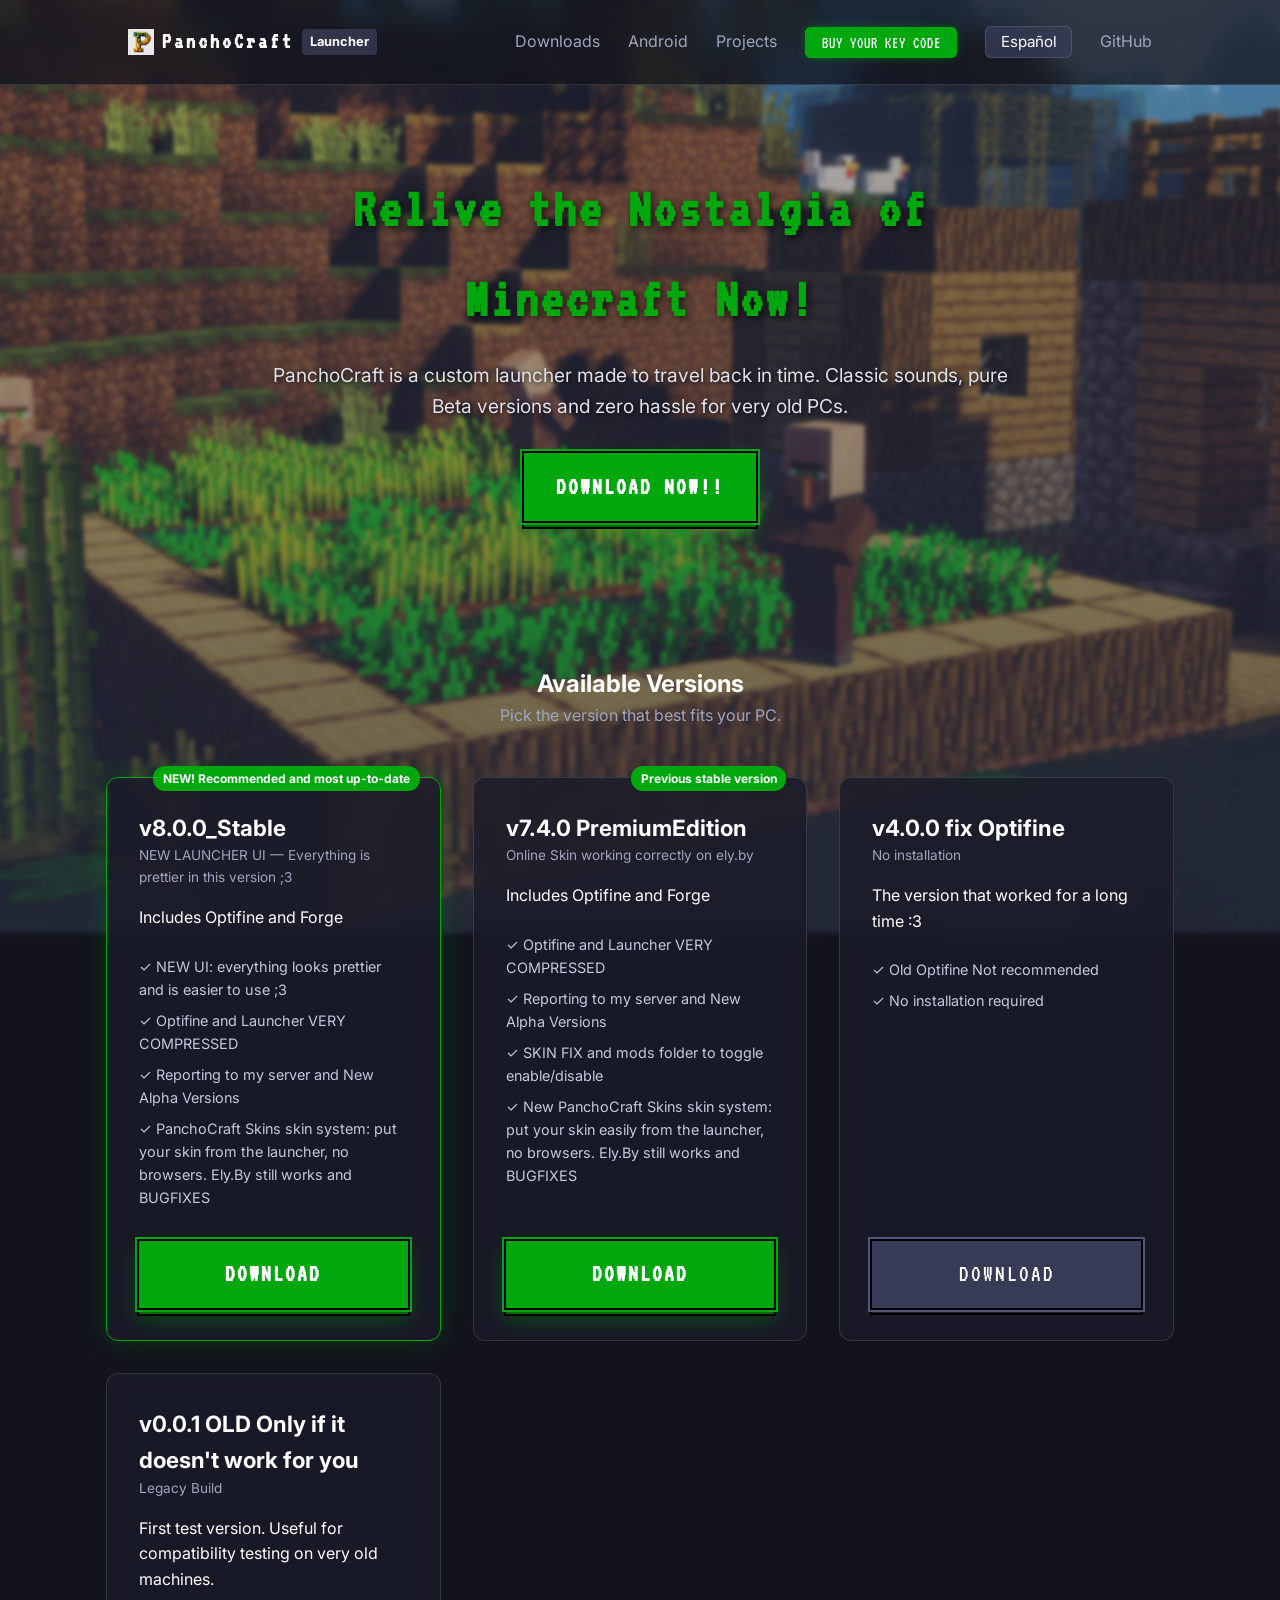
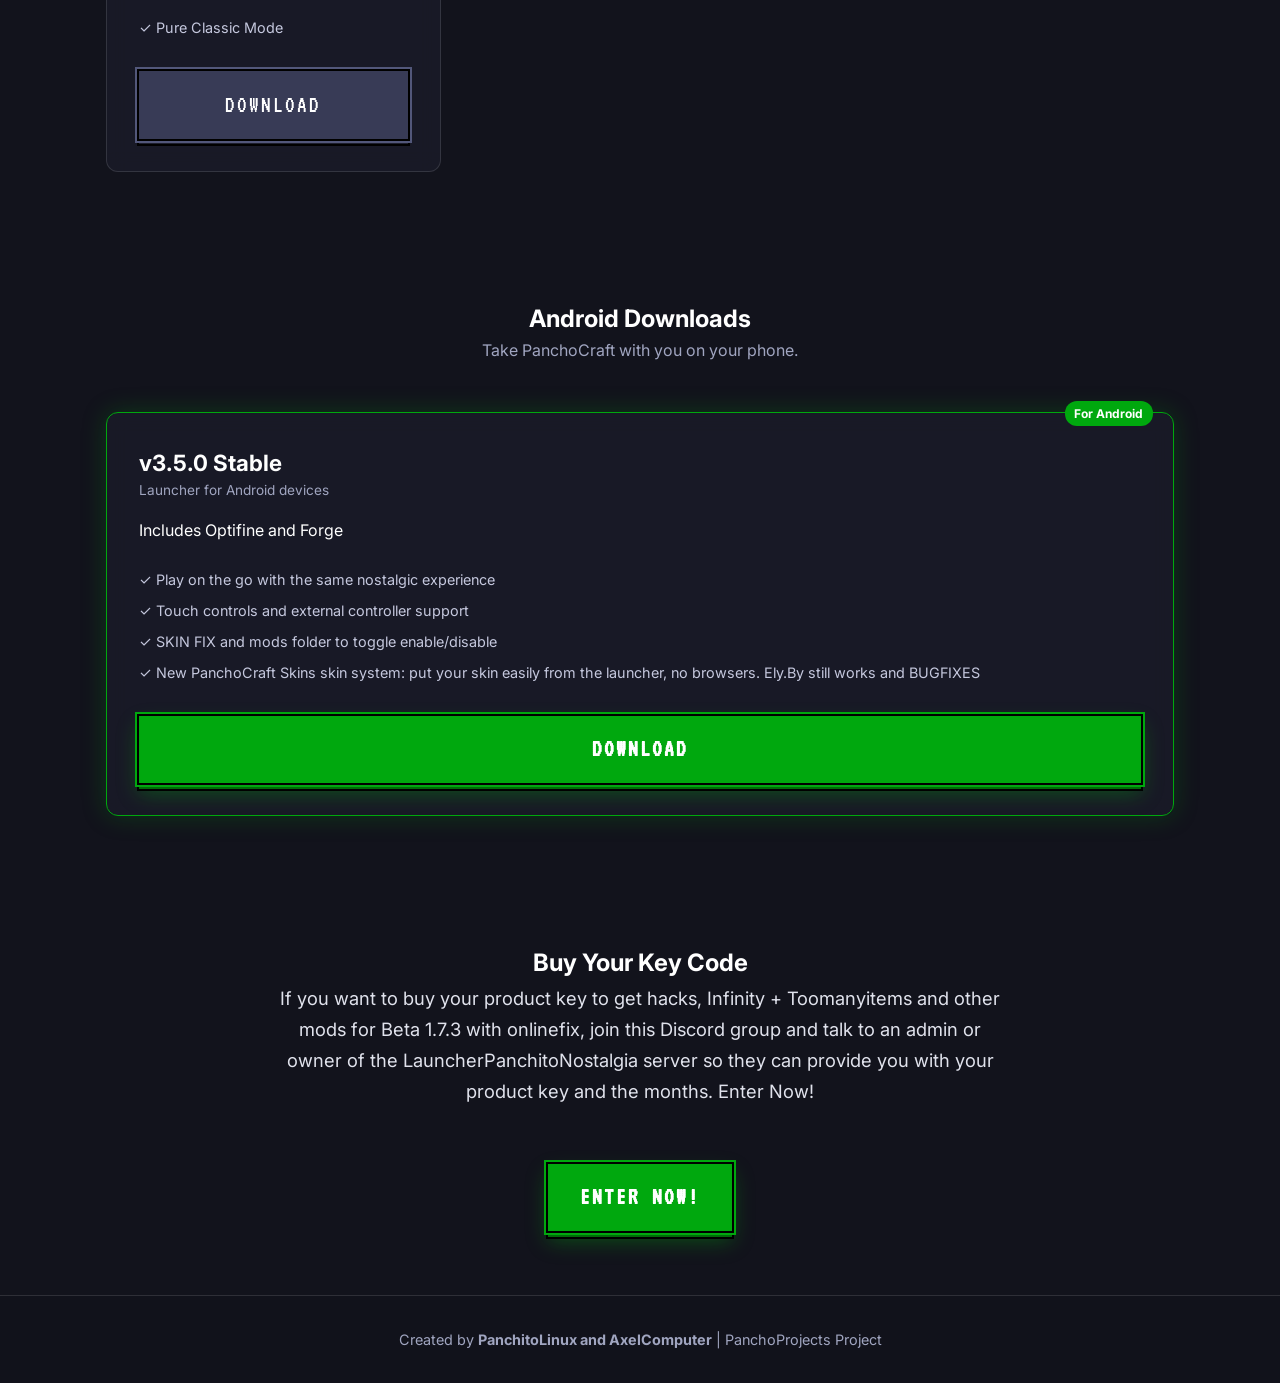
==== commit f39821bd: "Add files via upload" ====
--- a/index.html
+++ b/index.html
@@ -80,9 +80,25 @@
 
         <div class="cards-grid">
 
-            <!-- Versión Estable La Mas Actualizada x86 y x64 bits Windows(Recomendada) -->
+            <!-- Versión 8.0.0_Stable: LA NUEVA UI (La Mas Actualizada, Recomendada) -->
             <div class="card featured">
-                <span class="card-tag" data-i18n="tag_featured">Recommended and most up-to-date</span>
+                <span class="card-tag" data-i18n="tag_new">NEW! Recommended and most up-to-date</span>
+                <h3>v8.0.0_Stable</h3>
+                <span class="version-date" data-i18n="ver_date_800">NEW LAUNCHER UI — Everything is prettier in this version ;3</span>
+                <p data-i18n="incl">Includes Optifine and Forge</p>
+                <ul class="features-list">
+                    <li data-i18n="f800_1">✓ NEW UI: everything looks prettier and is easier to use ;3</li>
+                    <li data-i18n="f800_2">✓ Optifine and Launcher VERY COMPRESSED</li>
+                    <li data-i18n="f800_3">✓ Reporting to my server and New Alpha Versions</li>
+                    <li data-i18n="f800_4">✓ PanchoCraft Skins skin system: put your skin from the launcher, no browsers. Ely.By still works and BUGFIXES</li>
+                </ul>
+<a href="https://github.com/PanchitoLinux/HackingPanchito/releases/download/8.0.0/LauncherPanchitoNostalgia_v8.0.0_Stable.7z"
+    class="btn btn-download" data-i18n="download">Download</a>
+            </div>
+
+            <!-- Versión anterior buena -->
+            <div class="card">
+                <span class="card-tag" data-i18n="tag_prev">Previous stable version</span>
                 <h3>v7.4.0 PremiumEdition</h3>
                 <span class="version-date" data-i18n="ver_date_1">Online Skin working correctly on ely.by</span>
                 <p data-i18n="incl">Includes Optifine and Forge</p>
@@ -173,6 +189,13 @@
                 versions_title: "Available Versions",
                 versions_desc: "Pick the version that best fits your PC.",
                 tag_featured: "Recommended and most up-to-date",
+                tag_new: "NEW! Recommended and most up-to-date",
+                tag_prev: "Previous stable version",
+                ver_date_800: "NEW LAUNCHER UI — Everything is prettier in this version ;3",
+                f800_1: "✓ NEW UI: everything looks prettier and is easier to use ;3",
+                f800_2: "✓ Optifine and Launcher VERY COMPRESSED",
+                f800_3: "✓ Reporting to my server and New Alpha Versions",
+                f800_4: "✓ PanchoCraft Skins skin system: put your skin from the launcher, no browsers. Ely.By still works and BUGFIXES",
                 ver_date_1: "Online Skin working correctly on ely.by",
                 incl: "Includes Optifine and Forge",
                 f1: "✓ Optifine and Launcher VERY COMPRESSED",
@@ -214,6 +237,13 @@
                 versions_title: "Versiones Disponibles",
                 versions_desc: "Selecciona la versión que mejor se adapte a tu PC.",
                 tag_featured: "Recomendada y la mas actualizada",
+                tag_new: "¡NUEVO! Recomendada y la mas actualizada",
+                tag_prev: "Versión estable anterior",
+                ver_date_800: "NUEVA UI DEL LAUNCHER — Todo es más bonito en esta versión ;3",
+                f800_1: "✓ NUEVA UI: todo se ve más bonito y es más fácil de usar ;3",
+                f800_2: "✓ Optifine y Launcher MUY COMPRIMIDO",
+                f800_3: "✓ Reportaje a mi server y Nuevas Versiones Alphas",
+                f800_4: "✓ Nuevo sistema de skins PanchoCraft Skins: pon tu skin desde el launcher, nada de navegadores. Ely.By sigue funcionando y BUGFIXES",
                 ver_date_1: "Skin Online Funcionando correctamente en ely.by",
                 incl: "Incluye Optifine y Forge",
                 f1: "✓ Optifine y Launcher MUY COMPRIMIDO",
